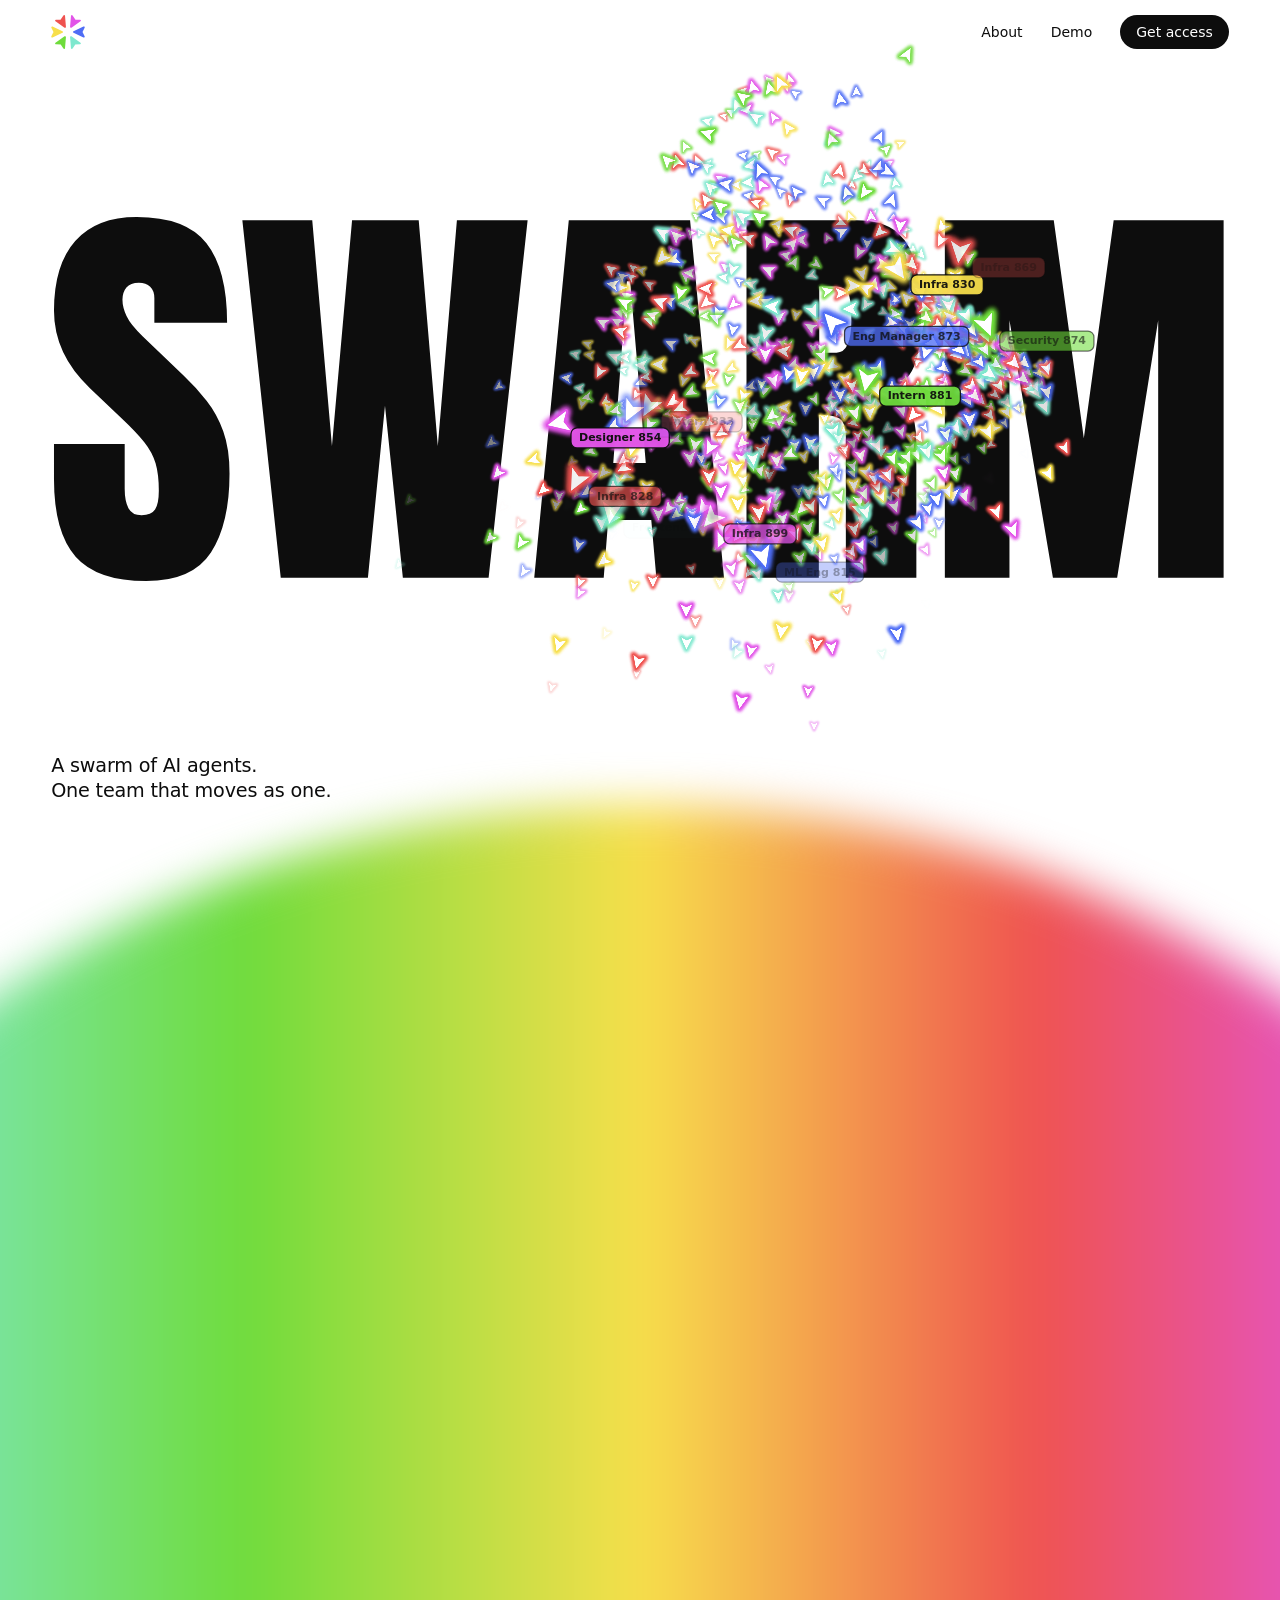
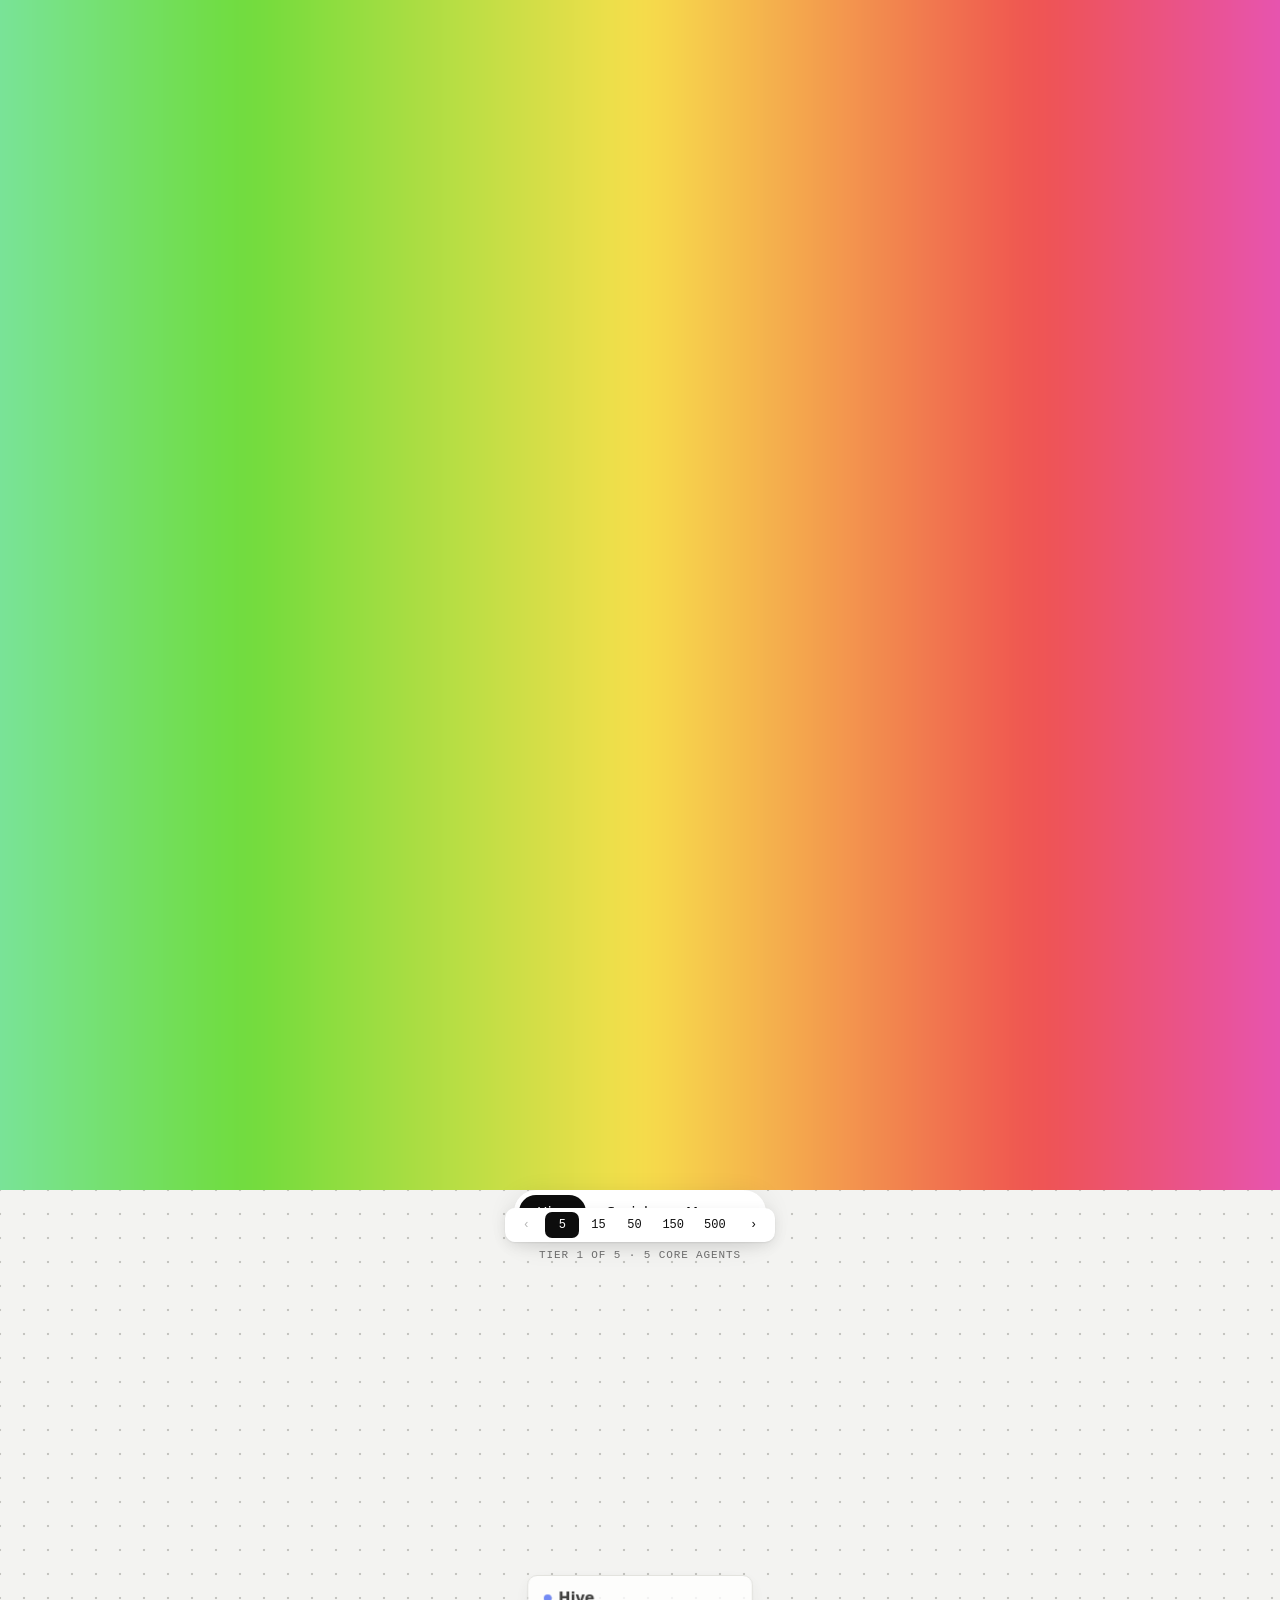
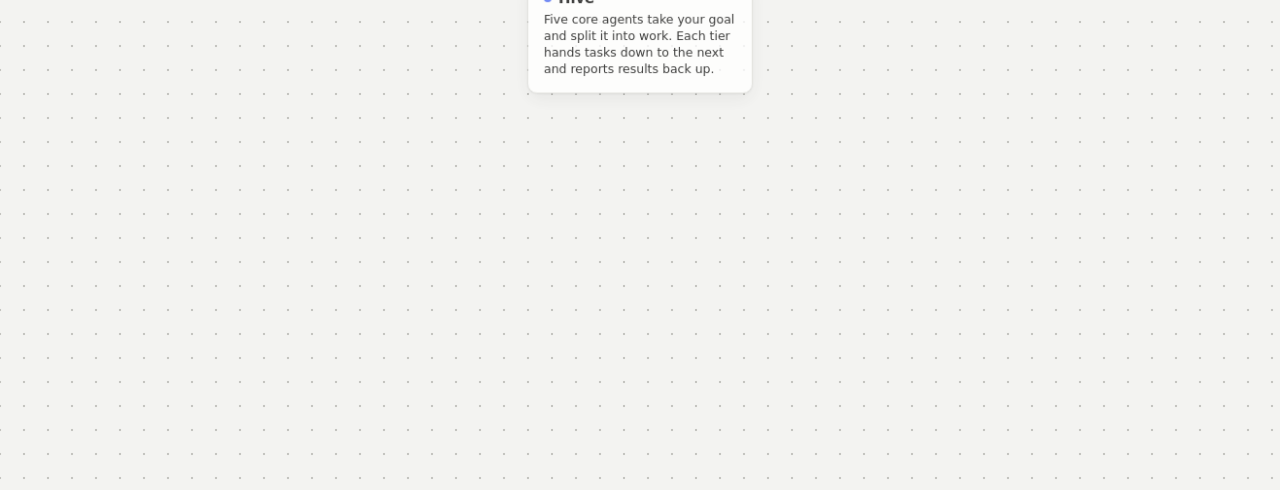
==== index.html @ eb5f51a8 "Swarm AI landing page, ported from CodePen Co-Authored-By: Claude Opus 5.5 <noreply@anthropic.com>" ====
<!DOCTYPE html>
<html lang="en">
  <head>
    <meta charset="UTF-8">
    <link rel="stylesheet" href="./style.css">
    <meta name="viewport" content="width=device-width, initial-scale=1.0">
    <title>Swarm AI</title>
    <meta name="description" content="A swarm of AI-agent cursors that moves like a starling murmuration. HTML, CSS and Canvas 2D.">
  </head>
  <body>

    <canvas id="sky" aria-hidden="true"></canvas>

    <!-- The coloured circle: an arc under the hero, then the sphere in About -->
    <div class="orb" aria-hidden="true"><i></i></div>
    
    <header class="nav">
      <!-- Logo: a ring of cursors, one per palette colour, all pointing at the centre -->
      <a class="logo" href="#top" aria-label="Swarm home">
        <svg viewBox="-18 -18 36 36" aria-hidden="true">
          <path class="blue" transform="rotate(0) translate(11.5 0) rotate(180) scale(0.62)" d="M8.5 0 L-8.5 -8 L-4.5 0 L-8.5 8 Z" />
          <path class="mint" transform="rotate(60) translate(11.5 0) rotate(180) scale(0.62)" d="M8.5 0 L-8.5 -8 L-4.5 0 L-8.5 8 Z" />
          <path class="green" transform="rotate(120) translate(11.5 0) rotate(180) scale(0.62)" d="M8.5 0 L-8.5 -8 L-4.5 0 L-8.5 8 Z" />
          <path class="yellow" transform="rotate(180) translate(11.5 0) rotate(180) scale(0.62)" d="M8.5 0 L-8.5 -8 L-4.5 0 L-8.5 8 Z" />
          <path class="red" transform="rotate(240) translate(11.5 0) rotate(180) scale(0.62)" d="M8.5 0 L-8.5 -8 L-4.5 0 L-8.5 8 Z" />
          <path class="pink" transform="rotate(300) translate(11.5 0) rotate(180) scale(0.62)" d="M8.5 0 L-8.5 -8 L-4.5 0 L-8.5 8 Z" />
        </svg>
      </a>
      <nav>
        <a href="#about">About</a>
        <a href="#demo">Demo</a>
        <a class="cta" href="#demo">Get access</a>
      </nav>
    </header>
    
    <main id="top">
      <section class="hero">
        <!-- The word itself is drawn on the canvas, so agents can lift squares out of it -->
        <h1 class="sr-only">Swarm</h1>
        <p class="tagline">A swarm of AI agents.<br />One team that moves as one.</p>
      </section>
    
      <!-- About: tall, so its one screen stays pinned while you scroll through it -->
      <section class="about" id="about">
        <div class="about-pin">
          <!-- The script lays this text out around the sphere -->
          <p class="lead">Swarm is a workforce of AI agents that plan, build, test and ship together. Every agent takes a role, from product manager to site reliability engineer, and picks up work the moment it appears. No tickets waiting in a queue. No handoffs lost between teams. No one blocked on anyone else. You set a direction and the swarm is already heading there, each agent adjusting to the ones around it. You point. They move as one.</p>
        </div>
      </section>
    
      <!-- Demo: a dotted board; the pill nav switches between its three views -->
      <section class="demo" id="demo">
        <div class="board is-hive">
          <!-- Hive: step through the tiers of the agent hierarchy -->
          <div class="stepper" role="group" aria-label="Hive tier">
            <div class="steps">
              <button type="button" class="step-prev" aria-label="Previous tier">&#8249;</button>
              <button type="button" data-stage="0">5</button>
              <button type="button" data-stage="1">15</button>
              <button type="button" data-stage="2">50</button>
              <button type="button" data-stage="3">150</button>
              <button type="button" data-stage="4">500</button>
              <button type="button" class="step-next" aria-label="Next tier">&#8250;</button>
            </div>
            <p class="step-caption" aria-live="polite"></p>
          </div>
    
          <!-- The centre node; the script keeps it centred and scales it with the zoom -->
          <div class="nodes">
            <div class="node node-core">
              <strong><i></i>Hive</strong>
              <span>Five core agents take your goal and split it into work. Each tier hands tasks down to the next and reports results back up.</span>
            </div>
          </div>
    
          <!-- Social and Memory: a short note at the top of the board -->
          <p class="view-note"></p>
        </div>
        <div class="pill" role="tablist" aria-label="Demo views">
          <button type="button" role="tab" data-view="hive" aria-selected="true">Hive</button>
          <button type="button" role="tab" data-view="social" aria-selected="false">Social</button>
          <button type="button" role="tab" data-view="memory" aria-selected="false">Memory</button>
        </div>
      </section>
    </main>

    <script src="./script.js"></script>
  </body>
</html>
---- style.css ----
@import url("https://fonts.googleapis.com/css2?family=Anton&display=swap");

:root {
  --paper: #ffffff;
  --ink: #0d0d0d;
  --muted: #6b6b6b;
  --blue: #4f6df5;
  --green: #6fdc3c;
  --red: #ef5350;
  --pink: #e254e8;
  --mint: #7fe8cf;
  --yellow: #f7df4b;
  --rainbow: linear-gradient(
    90deg,
    var(--blue),
    var(--mint),
    var(--green),
    var(--yellow),
    var(--red),
    var(--pink),
    var(--blue)
  );
  --sans: ui-sans-serif, system-ui, -apple-system, "Segoe UI", Helvetica, Arial, sans-serif;
  --mono: ui-monospace, "SF Mono", Menlo, Consolas, monospace;
}

* {
  box-sizing: border-box;
}

html {
  scroll-behavior: smooth;
}

body {
  margin: 0;
  background: var(--paper);
  color: var(--ink);
  font-family: var(--sans);
  overflow-x: hidden;
}

/* The swarm flies on one canvas fixed over the whole page */
#sky {
  position: fixed;
  inset: 0;
  width: 100%;
  height: 100%;
  z-index: 10;
  pointer-events: none;
}

.sr-only {
  position: absolute;
  width: 1px;
  height: 1px;
  overflow: hidden;
  clip-path: inset(50%);
  white-space: nowrap;
}

/* --- Nav ------------------------------------------------------------------ */
.nav {
  position: absolute;
  top: 0;
  left: 0;
  right: 0;
  z-index: 5;
  height: 64px;
  padding: 0 4vw;
  display: flex;
  align-items: center;
  justify-content: space-between;
}

.nav a {
  color: var(--ink);
  text-decoration: none;
  font-size: 14px;
  font-weight: 500;
}

.logo {
  display: block;
  width: 34px;
  height: 34px;
}

.logo svg {
  display: block;
  width: 100%;
  height: 100%;
}

/* each arrow is filled and outlined in its colour; the outline rounds its corners */
.logo path {
  stroke-width: 3;
  stroke-linejoin: round;
}

.logo .blue { fill: var(--blue); stroke: var(--blue); }
.logo .mint { fill: var(--mint); stroke: var(--mint); }
.logo .green { fill: var(--green); stroke: var(--green); }
.logo .yellow { fill: var(--yellow); stroke: var(--yellow); }
.logo .red { fill: var(--red); stroke: var(--red); }
.logo .pink { fill: var(--pink); stroke: var(--pink); }

.logo:focus-visible {
  outline: 2px solid var(--ink);
  outline-offset: 4px;
  border-radius: 50%;
}

.nav nav {
  display: flex;
  align-items: center;
  gap: 28px;
}

.nav nav a:not(.cta):hover {
  text-decoration: underline;
  text-underline-offset: 4px;
}

.cta {
  padding: 9px 16px;
  border-radius: 999px;
  background: var(--ink);
  color: var(--paper) !important;
}

/* --- Hero ----------------------------------------------------------------- */
.hero {
  position: relative;
  height: 100vh;
  min-height: 520px;
  overflow: hidden;
}

.tagline {
  position: absolute;
  z-index: 2;
  left: 4vw;
  bottom: 96px;
  margin: 0;
  font-size: clamp(15px, 1.5vw, 20px);
  line-height: 1.3;
  font-weight: 500;
  letter-spacing: -0.01em;
}

/* --- The coloured circle ----------------------------------------------------
   Sized and moved by the script: a huge arc under the hero (the scroll cue),
   shrinking to a sphere in the About stage. Its blur scales with it, so the
   arc is soft and the sphere is crisper. */
.orb {
  position: fixed;
  left: 0;
  top: 0;
  z-index: 1;
  border-radius: 50%;
  overflow: hidden;
  filter: blur(4px);
  pointer-events: none;
  will-change: transform;
}

.orb i {
  position: absolute;
  inset: 0;
  width: 200%;
  background: var(--rainbow);
  background-size: 50% 100%;
  animation: slide 10s linear infinite;
}

/* highlight and shading that make it read as a sphere, faded in as it shrinks */
.orb::after {
  content: "";
  position: absolute;
  inset: 0;
  border-radius: 50%;
  background:
    radial-gradient(circle at 34% 28%, rgba(255, 255, 255, 0.75), rgba(255, 255, 255, 0) 46%),
    radial-gradient(circle at 62% 70%, rgba(13, 13, 13, 0) 45%, rgba(13, 13, 13, 0.22) 100%);
  opacity: var(--shade, 0);
}

@keyframes slide {
  to {
    transform: translateX(-50%);
  }
}

/* --- About ------------------------------------------------------------------ */
.about {
  height: 210vh; /* one pinned screen plus the scroll it stays pinned for */
}

.about-pin {
  position: sticky;
  top: 0;
  height: 100vh;
  overflow: hidden;
}

/* The script places each run of words; these set the type */
.lead {
  position: absolute;
  inset: 0;
  z-index: 2;
  margin: 0;
  font-size: clamp(20px, 3.1vw, 46px);
  line-height: 1.12;
  letter-spacing: -0.03em;
  font-weight: 600;
}

.lead span {
  position: absolute;
  white-space: nowrap;
}

/* --- Demo ------------------------------------------------------------------- */
.demo {
  position: relative;
  z-index: 3;
  min-height: 100vh;
  display: flex;
  flex-direction: column;
  background-color: #f3f3f1;
  /* board dots */
  background-image: radial-gradient(circle, #c4c4c0 1.2px, transparent 1.6px);
  background-size: 24px 24px;
  background-position: 12px 12px;
}

.board {
  position: relative;
  flex: 1;
  min-height: 0;
  overflow: hidden;
}

/* Hive stepper: pick a tier, or move one at a time */
.stepper {
  position: absolute;
  top: 18px;
  left: 0;
  right: 0;
  z-index: 12; /* above the canvas, so the buttons are never covered */
  display: flex;
  flex-direction: column;
  align-items: center;
  gap: 8px;
  transition: opacity 0.3s ease;
}

.board:not(.is-hive) .stepper {
  opacity: 0;
  pointer-events: none;
}

.steps {
  display: flex;
  gap: 2px;
  padding: 4px;
  border-radius: 10px;
  background: var(--paper);
  box-shadow: 0 1px 2px rgba(13, 13, 13, 0.08), 0 4px 14px rgba(13, 13, 13, 0.08);
}

.steps button {
  min-width: 34px;
  padding: 7px 9px;
  border: 0;
  border-radius: 7px;
  background: transparent;
  color: var(--ink);
  font: 500 12px/1 var(--mono);
  cursor: pointer;
}

.steps button:hover:not(:disabled) {
  background: #ececea;
}

.steps button[aria-pressed="true"] {
  background: var(--ink);
  color: var(--paper);
}

.steps button:disabled {
  opacity: 0.3;
  cursor: default;
}

.steps button:focus-visible {
  outline: 2px solid var(--blue);
  outline-offset: 1px;
}

.step-caption {
  margin: 0;
  font: 500 11px/1 var(--mono);
  letter-spacing: 0.08em;
  text-transform: uppercase;
  color: var(--muted);
}

/* A short explanation shown at the top of the board for Social */
.view-note {
  position: absolute;
  top: 18px;
  left: 50%;
  z-index: 12;
  width: min(600px, calc(100% - 32px));
  margin: 0;
  padding: 10px 14px 11px;
  transform: translateX(-50%);
  border: 1px solid #deded9;
  border-radius: 10px;
  background: var(--paper);
  box-shadow: 0 1px 2px rgba(13, 13, 13, 0.06), 0 6px 18px rgba(13, 13, 13, 0.07);
  font-size: 12.5px;
  line-height: 1.4;
  opacity: 0;
  pointer-events: none;
  transition: opacity 0.3s ease;
}

.view-note strong {
  margin-right: 4px;
  font-weight: 600;
}

.board.has-note .view-note {
  opacity: 1;
}

/* The centre node card, placed and scaled by the script */
.node {
  position: absolute;
  left: 0;
  top: 0;
  width: 164px;
  padding: 10px 12px 11px;
  border: 1px solid #deded9;
  border-radius: 10px;
  background: var(--paper);
  box-shadow: 0 1px 2px rgba(13, 13, 13, 0.06), 0 6px 18px rgba(13, 13, 13, 0.07);
  opacity: 0;
  pointer-events: none;
  will-change: transform, opacity;
}

.node strong {
  display: flex;
  align-items: center;
  gap: 7px;
  font-size: 12px;
  font-weight: 600;
  letter-spacing: -0.01em;
}

.node i {
  width: 8px;
  height: 8px;
  border-radius: 50%;
  background: var(--c, var(--ink));
}

.node span {
  display: block;
  margin-top: 5px;
  font-size: 11px;
  line-height: 1.35;
  color: var(--muted);
}

.node-core {
  width: 232px;
  padding: 14px 16px 15px;
}

.node-core strong {
  font-size: 15px;
}

.node-core span {
  font-size: 12.5px;
  color: var(--ink);
}

@media (max-width: 600px) {
  .node {
    width: 138px;
  }

  .node-core {
    width: 200px;
  }
}

/* Pill nav: stays at the bottom of the screen while Demo is in view */
.pill {
  position: sticky;
  bottom: 24px;
  align-self: center;
  margin: 0 0 24px;
  padding: 5px;
  display: flex;
  gap: 2px;
  border-radius: 999px;
  background: var(--paper);
  box-shadow: 0 1px 2px rgba(13, 13, 13, 0.08), 0 8px 28px rgba(13, 13, 13, 0.12);
}

.pill button {
  padding: 10px 18px;
  border: 0;
  border-radius: 999px;
  background: transparent;
  color: var(--ink);
  font: 500 14px/1 var(--sans);
  cursor: pointer;
}

.pill button:hover {
  background: #ececea;
}

.pill button[aria-selected="true"] {
  background: var(--ink);
  color: var(--paper);
}

.pill button:focus-visible {
  outline: 2px solid var(--blue);
  outline-offset: 2px;
}

@media (prefers-reduced-motion: reduce) {
  .orb i {
    animation: none;
  }
}
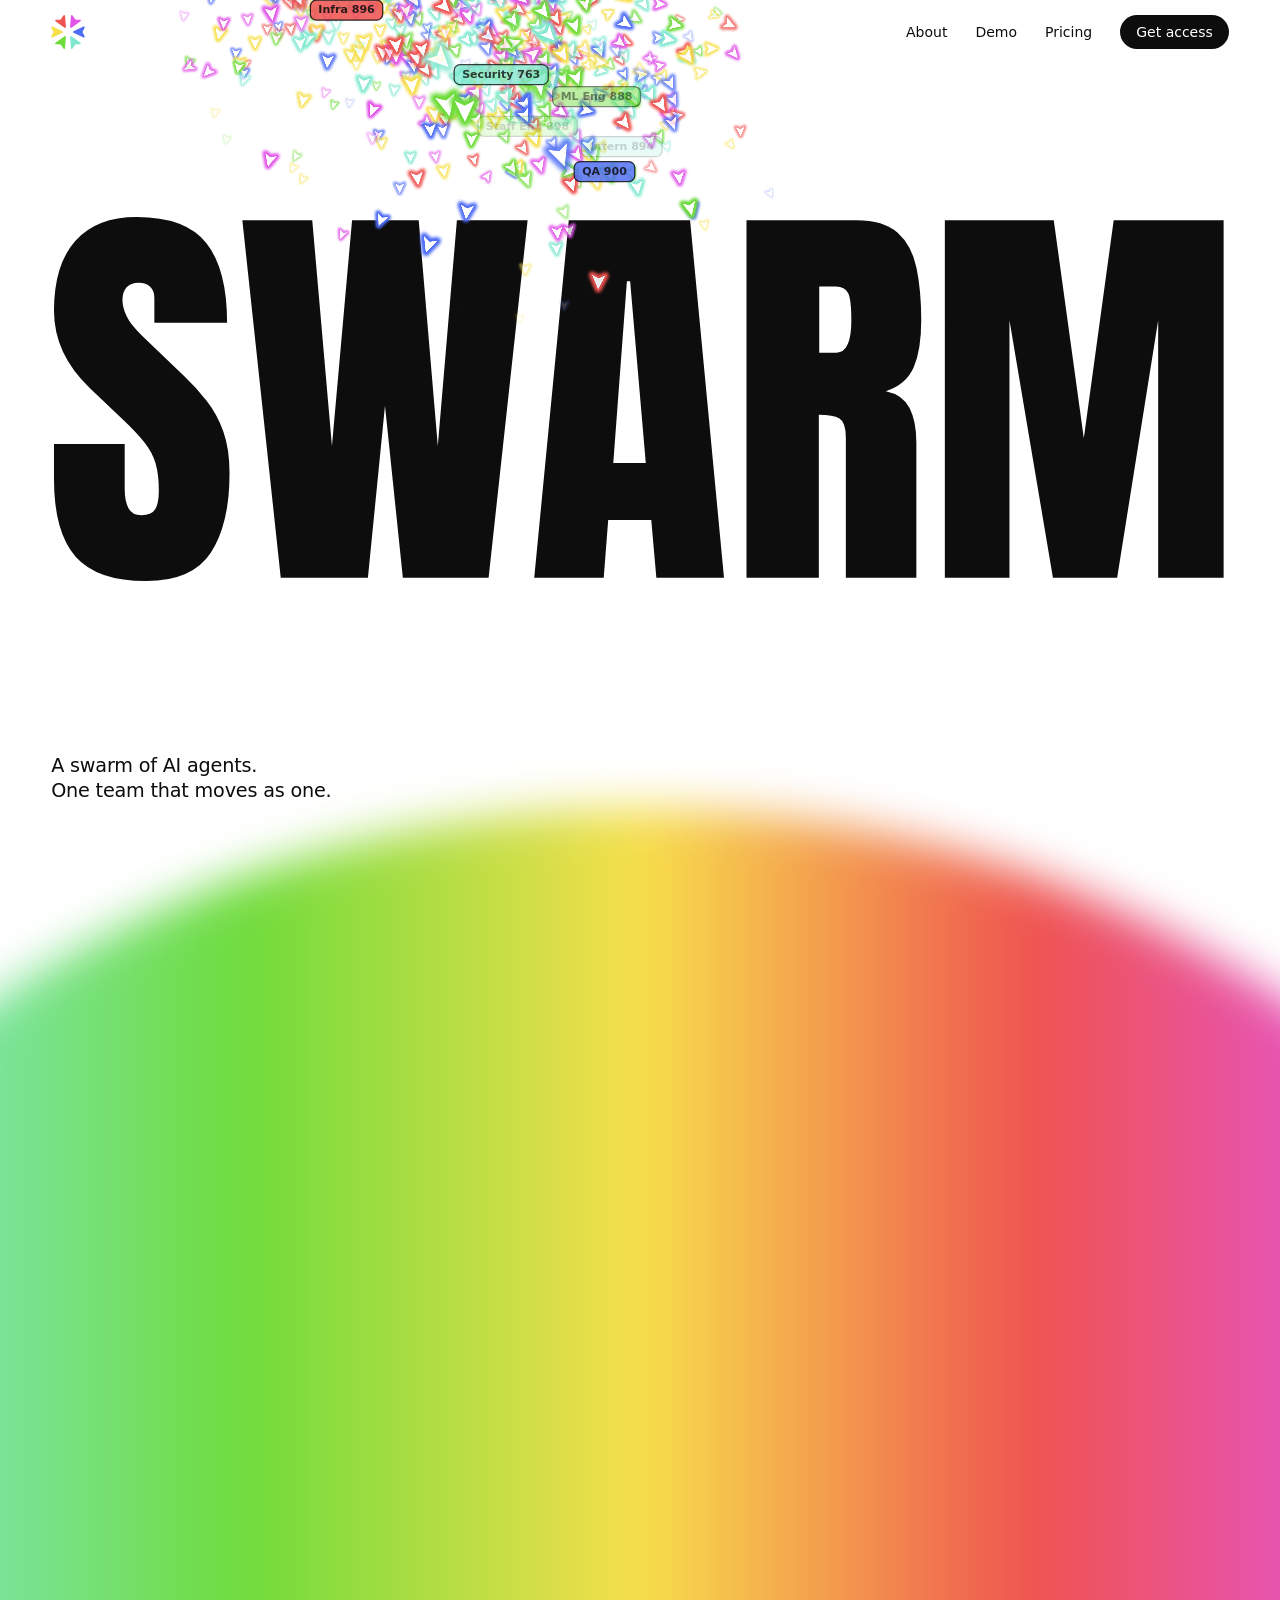
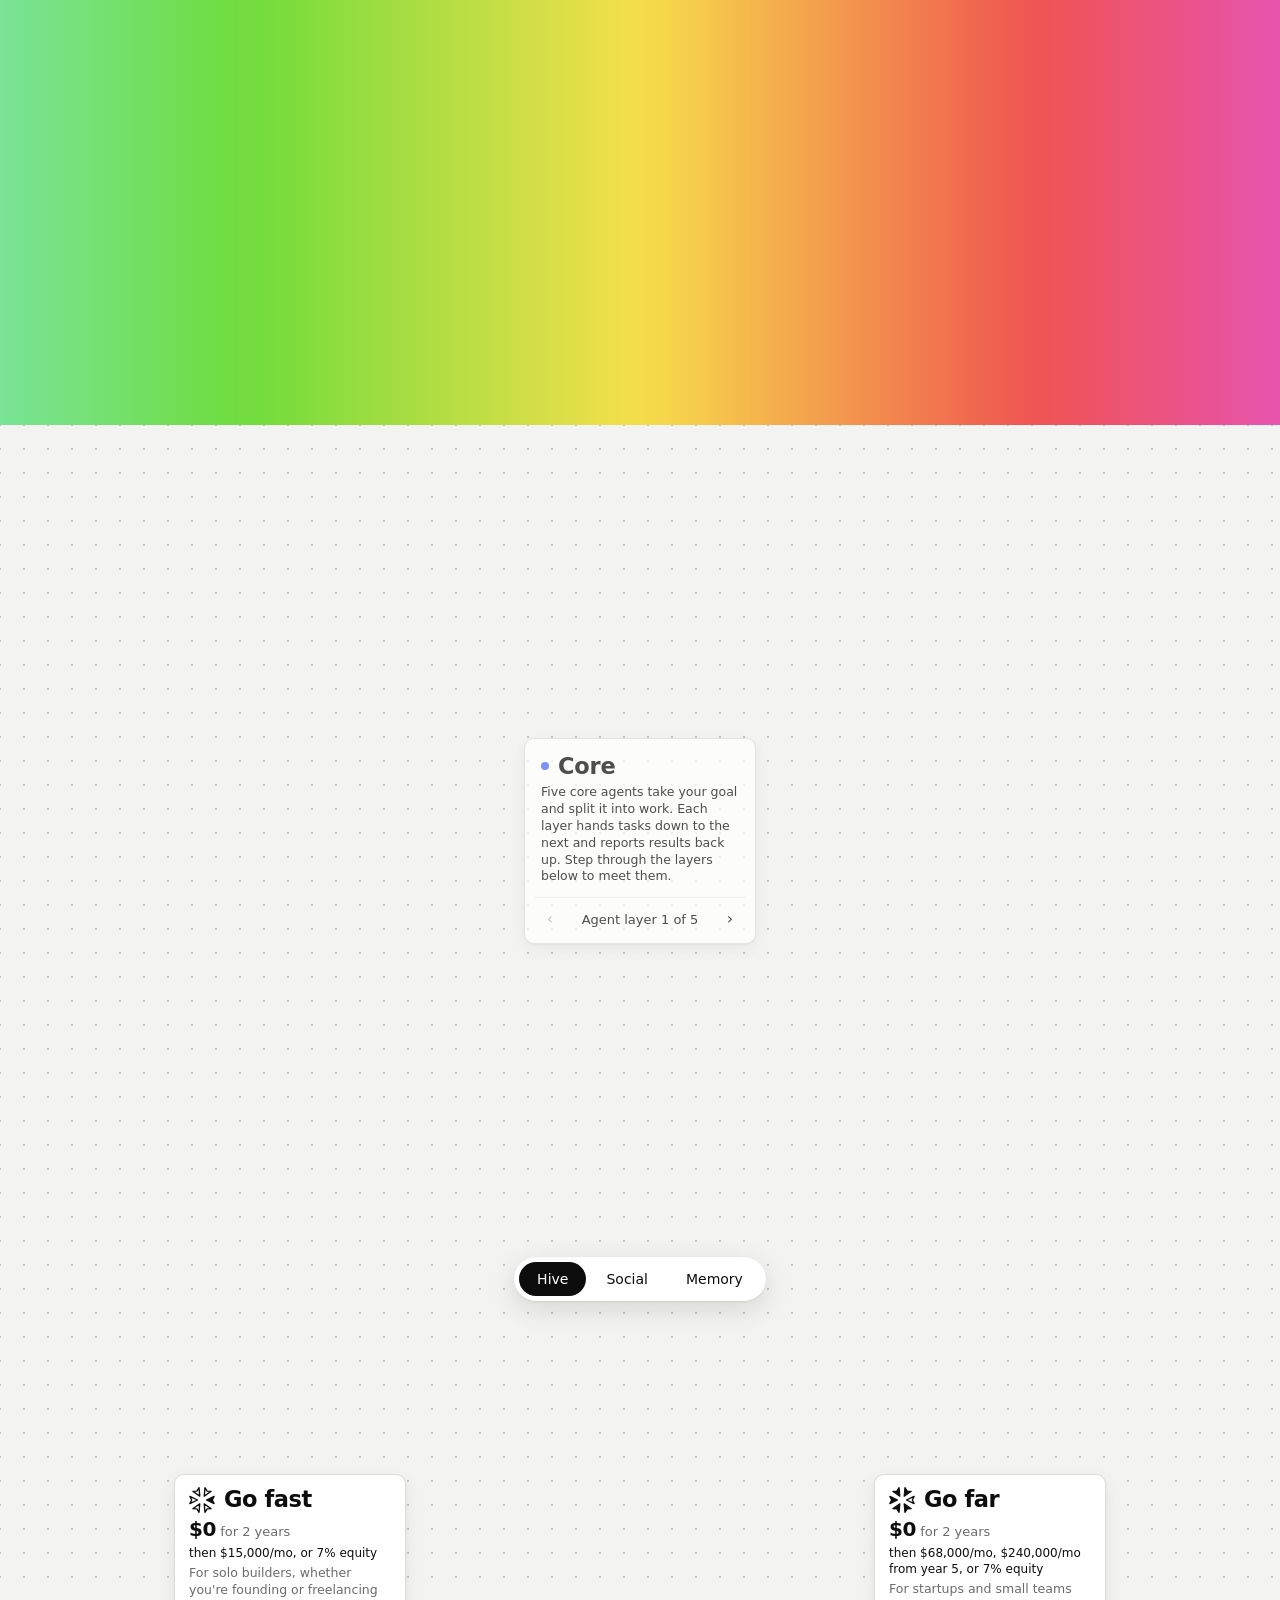
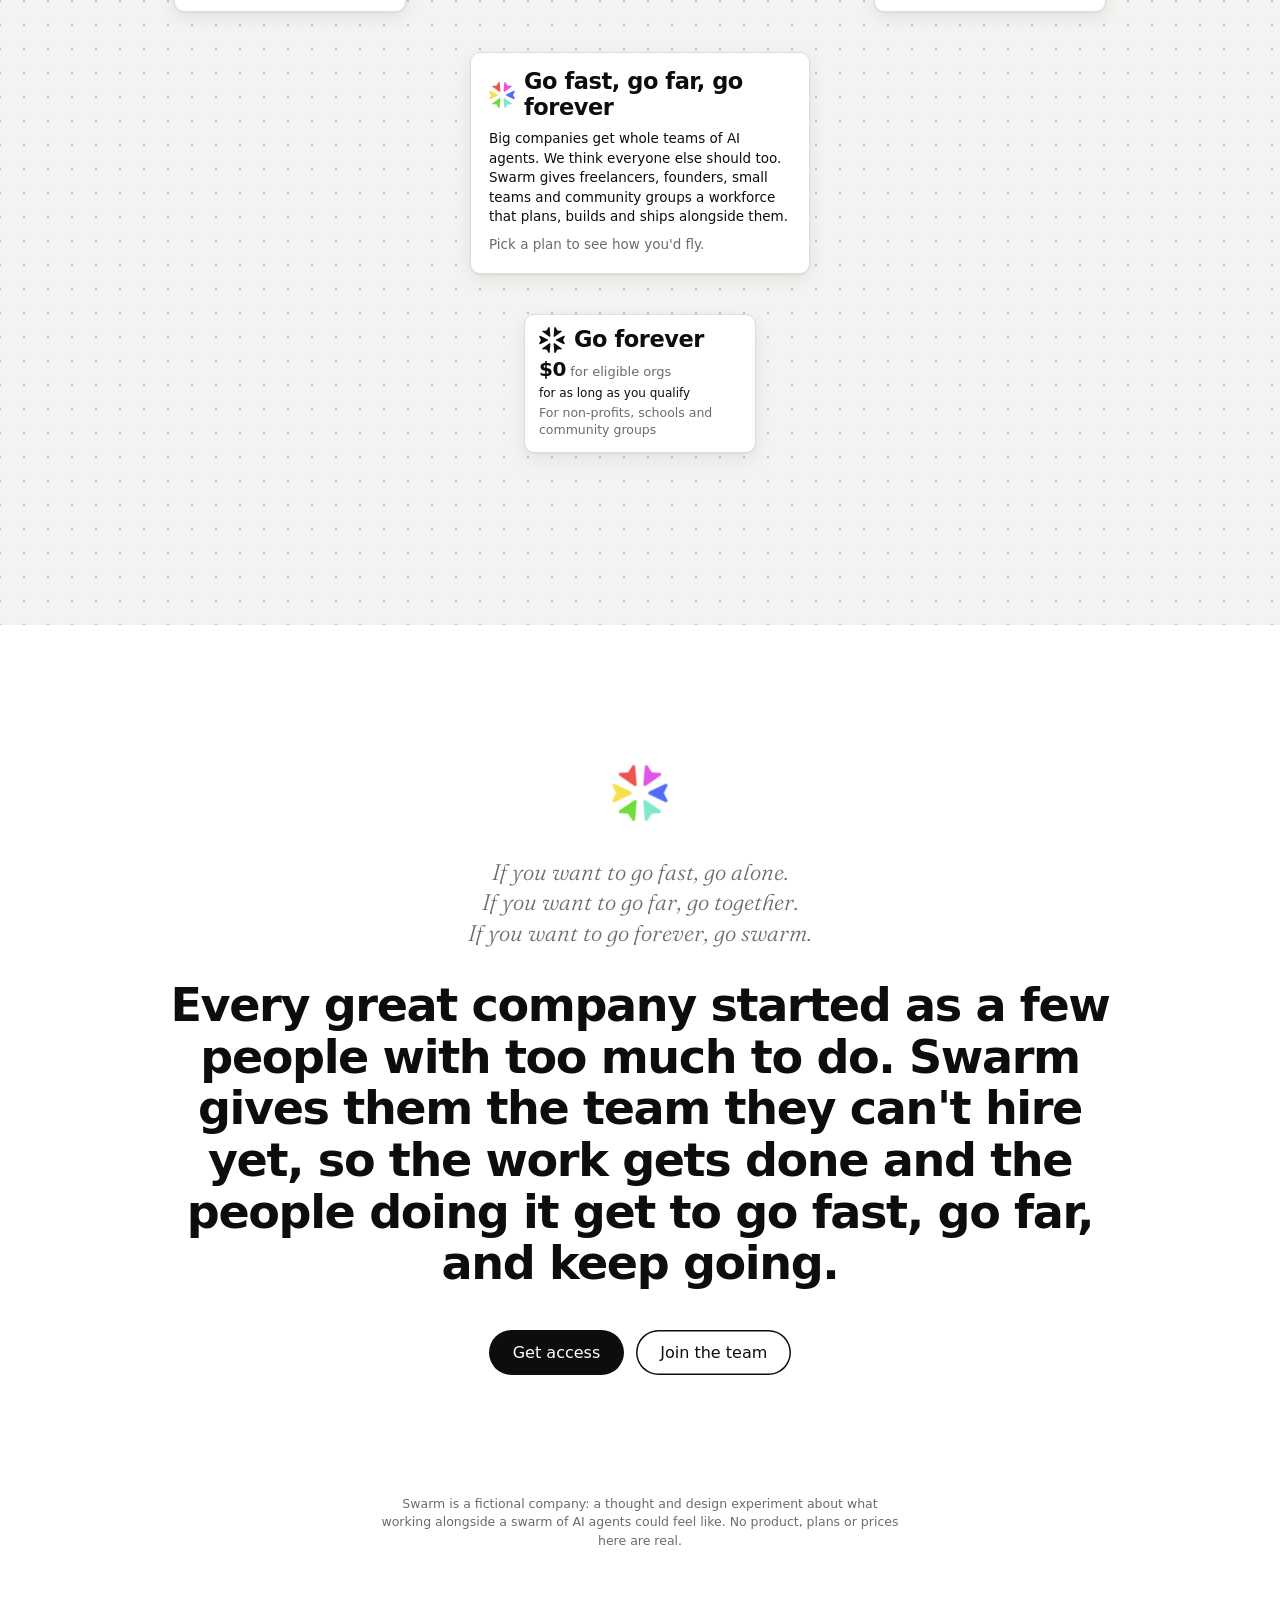
==== commit 46ef077b: "Rework Demo, add Pricing and a closing mission; light/dark theme - Split script.js into ES modules u" ====
--- a/index.html
+++ b/index.html
@@ -2,6 +2,9 @@
 <html lang="en">
   <head>
     <meta charset="UTF-8">
+    <link rel="preconnect" href="https://fonts.googleapis.com">
+    <link rel="preconnect" href="https://fonts.gstatic.com" crossorigin>
+    <link rel="stylesheet" href="https://fonts.googleapis.com/css2?family=Fraunces:ital,opsz,wght@1,9..144,300&display=swap">
     <link rel="stylesheet" href="./style.css">
     <meta name="viewport" content="width=device-width, initial-scale=1.0">
     <title>Swarm AI</title>
@@ -29,7 +32,8 @@
       <nav>
         <a href="#about">About</a>
         <a href="#demo">Demo</a>
-        <a class="cta" href="#demo">Get access</a>
+        <a href="#pricing">Pricing</a>
+        <a class="cta" href="#pricing">Get access</a>
       </nav>
     </header>
     
@@ -49,32 +53,46 @@
       </section>
     
       <!-- Demo: a dotted board; the pill nav switches between its three views -->
+      <!-- Demo and Pricing share one dotted board -->
+      <div class="board-bg">
       <section class="demo" id="demo">
-        <div class="board is-hive">
-          <!-- Hive: step through the tiers of the agent hierarchy -->
-          <div class="stepper" role="group" aria-label="Hive tier">
-            <div class="steps">
-              <button type="button" class="step-prev" aria-label="Previous tier">&#8249;</button>
-              <button type="button" data-stage="0">5</button>
-              <button type="button" data-stage="1">15</button>
-              <button type="button" data-stage="2">50</button>
-              <button type="button" data-stage="3">150</button>
-              <button type="button" data-stage="4">500</button>
-              <button type="button" class="step-next" aria-label="Next tier">&#8250;</button>
-            </div>
-            <p class="step-caption" aria-live="polite"></p>
-          </div>
-    
-          <!-- The centre node; the script keeps it centred and scales it with the zoom -->
+        <div class="board">
+          <!-- Centre cards, placed by the script. Hive's card steps through the
+               agent layers; Memory's meter follows the drones. -->
           <div class="nodes">
             <div class="node node-core">
-              <strong><i></i>Hive</strong>
-              <span>Five core agents take your goal and split it into work. Each tier hands tasks down to the next and reports results back up.</span>
+              <strong><i></i><b class="node-title"></b></strong>
+              <span class="node-copy"></span>
+              <div class="steps" role="group" aria-label="Hive agent layer">
+                <button type="button" class="step-prev" aria-label="Previous agent layer">&#8249;</button>
+                <p class="step-caption" aria-live="polite"></p>
+                <button type="button" class="step-next" aria-label="Next agent layer">&#8250;</button>
+              </div>
+            </div>
+            <div class="node node-social">
+              <strong><b class="node-title"></b></strong>
+              <span class="node-copy"></span>
+            </div>
+            <div class="node node-meter">
+              <strong><i></i><b class="node-title"></b></strong>
+              <span class="node-copy"></span>
+              <dl class="meter">
+                <div class="meter-row" data-metric="bloat">
+                  <dt>Token bloat</dt><dd></dd>
+                  <div class="bar"><u></u></div>
+                </div>
+                <div class="meter-row" data-metric="context">
+                  <dt>Context window</dt><dd></dd>
+                  <div class="bar"><u></u></div>
+                </div>
+                <div class="meter-row" data-metric="system">
+                  <dt>System 1 / System 2</dt><dd></dd>
+                  <div class="bar bar-split"><u></u></div>
+                </div>
+              </dl>
             </div>
           </div>
     
-          <!-- Social and Memory: a short note at the top of the board -->
-          <p class="view-note"></p>
         </div>
         <div class="pill" role="tablist" aria-label="Demo views">
           <button type="button" role="tab" data-view="hive" aria-selected="true">Hive</button>
@@ -82,8 +100,49 @@
           <button type="button" role="tab" data-view="memory" aria-selected="false">Memory</button>
         </div>
       </section>
+
+      <!-- Pricing: a node graph. The script fills in the plans from config.js,
+           wires them to the centre card and rewrites it when one is picked. -->
+      <section class="pricing" id="pricing">
+        <h2 class="sr-only">Pricing</h2>
+        <div class="graph">
+          <div class="plan-hub">
+            <div class="hub-body"></div>
+          </div>
+        </div>
+      </section>
+      </div>
+
+      <!-- Closing: the mission on the plain page. The logo's last cursor pushes
+           into the ring when it scrolls into view, then the ring slowly turns. -->
+      <footer class="closing" id="mission">
+        <svg class="closing-mark" viewBox="-18 -18 36 36" aria-hidden="true">
+          <g transform="rotate(0)"><g class="slot"><path transform="translate(11.5 0) rotate(180) scale(0.62)" style="fill: var(--blue); stroke: var(--blue)" d="M8.5 0 L-8.5 -8 L-4.5 0 L-8.5 8 Z" /></g></g>
+          <g transform="rotate(60)"><g class="slot"><path transform="translate(11.5 0) rotate(180) scale(0.62)" style="fill: var(--mint); stroke: var(--mint)" d="M8.5 0 L-8.5 -8 L-4.5 0 L-8.5 8 Z" /></g></g>
+          <g transform="rotate(120)"><g class="slot"><path transform="translate(11.5 0) rotate(180) scale(0.62)" style="fill: var(--green); stroke: var(--green)" d="M8.5 0 L-8.5 -8 L-4.5 0 L-8.5 8 Z" /></g></g>
+          <g transform="rotate(180)"><g class="slot slot-in"><path transform="translate(11.5 0) rotate(180) scale(0.62)" style="fill: var(--yellow); stroke: var(--yellow)" d="M8.5 0 L-8.5 -8 L-4.5 0 L-8.5 8 Z" /></g></g>
+          <g transform="rotate(240)"><g class="slot"><path transform="translate(11.5 0) rotate(180) scale(0.62)" style="fill: var(--red); stroke: var(--red)" d="M8.5 0 L-8.5 -8 L-4.5 0 L-8.5 8 Z" /></g></g>
+          <g transform="rotate(300)"><g class="slot"><path transform="translate(11.5 0) rotate(180) scale(0.62)" style="fill: var(--pink); stroke: var(--pink)" d="M8.5 0 L-8.5 -8 L-4.5 0 L-8.5 8 Z" /></g></g>
+        </svg>
+        <p class="closing-proverb">
+          <span>If you want to go fast, go alone.</span>
+          <span>If you want to go far, go together.</span>
+          <span>If you want to go forever, go swarm.</span>
+        </p>
+        <p class="closing-copy">
+          Every great company started as a few people with too much to do. Swarm gives them the team they can't hire yet, so the work gets done and the people doing it get to go fast, go far, and keep going.
+        </p>
+        <div class="closing-actions">
+          <a class="closing-cta" href="#pricing">Get access</a>
+          <!-- Careers: no page yet; swap in its URL -->
+          <a class="closing-cta closing-cta-alt" href="#">Join the team</a>
+        </div>
+        <p class="closing-note">
+          Swarm is a fictional company: a thought and design experiment about what working alongside a swarm of AI agents could feel like. No product, plans or prices here are real.
+        </p>
+      </footer>
     </main>
 
-    <script src="./script.js"></script>
+    <script type="module" src="./js/main.js"></script>
   </body>
 </html>
--- a/style.css
+++ b/style.css
@@ -1,9 +1,17 @@
 @import url("https://fonts.googleapis.com/css2?family=Anton&display=swap");
 
 :root {
-  --paper: #ffffff;
-  --ink: #0d0d0d;
+  /* Light theme. The dark theme below swaps these; the canvas reads them too (js/theme.js) */
+  color-scheme: light;
+  --paper: #ffffff; /* page and cards */
+  --ink: #0d0d0d; /* text and solid black */
   --muted: #6b6b6b;
+  --board: #f3f3f1; /* the dotted board */
+  --dots: #c4c4c0;
+  --line: #deded9; /* card borders */
+  --soft: #ececea; /* hovers, tracks and dividers */
+  --wire: #bdbdb8; /* faint wires in Pricing */
+  --shade: 13, 13, 13; /* shadow colour, as r, g, b */
   --blue: #4f6df5;
   --green: #6fdc3c;
   --red: #ef5350;
@@ -24,6 +32,35 @@
   --mono: ui-monospace, "SF Mono", Menlo, Consolas, monospace;
 }
 
+/* Dark theme: follows the device, unless ?theme= forced one (js/theme.js) */
+@media (prefers-color-scheme: dark) {
+  :root:not([data-theme="light"]) {
+    color-scheme: dark;
+    --paper: #111110;
+    --ink: #f2f2ee;
+    --muted: #9b9b96;
+    --board: #191918;
+    --dots: #3b3b38;
+    --line: #2f2f2d;
+    --soft: #272725;
+    --wire: #57574f;
+    --shade: 0, 0, 0;
+  }
+}
+
+:root[data-theme="dark"] {
+  color-scheme: dark;
+  --paper: #111110;
+  --ink: #f2f2ee;
+  --muted: #9b9b96;
+  --board: #191918;
+  --dots: #3b3b38;
+  --line: #2f2f2d;
+  --soft: #272725;
+  --wire: #57574f;
+  --shade: 0, 0, 0;
+}
+
 * {
   box-sizing: border-box;
 }
@@ -182,7 +219,7 @@
   border-radius: 50%;
   background:
     radial-gradient(circle at 34% 28%, rgba(255, 255, 255, 0.75), rgba(255, 255, 255, 0) 46%),
-    radial-gradient(circle at 62% 70%, rgba(13, 13, 13, 0) 45%, rgba(13, 13, 13, 0.22) 100%);
+    radial-gradient(circle at 62% 70%, rgba(13, 13, 13, 0) 45%, rgba(var(--shade), 0.22) 100%);
   opacity: var(--shade, 0);
 }
 
@@ -194,7 +231,7 @@
 
 /* --- About ------------------------------------------------------------------ */
 .about {
-  height: 210vh; /* one pinned screen plus the scroll it stays pinned for */
+  height: 125vh; /* one pinned screen plus a short hold once the sphere settles */
 }
 
 .about-pin {
@@ -222,17 +259,23 @@
 }
 
 /* --- Demo ------------------------------------------------------------------- */
+/* One dotted board under both Demo and Pricing */
+.board-bg {
+  position: relative;
+  z-index: 3;
+  background-color: var(--board);
+  background-image: radial-gradient(circle, var(--dots) 1.2px, transparent 1.6px);
+  background-size: 24px 24px;
+  background-position: 12px 12px;
+}
+
 .demo {
   position: relative;
   z-index: 3;
-  min-height: 100vh;
+  /* never shorter than Memory and Hive need, even on a short window */
+  min-height: max(100vh, 760px);
   display: flex;
   flex-direction: column;
-  background-color: #f3f3f1;
-  /* board dots */
-  background-image: radial-gradient(circle, #c4c4c0 1.2px, transparent 1.6px);
-  background-size: 24px 24px;
-  background-position: 12px 12px;
 }
 
 .board {
@@ -242,52 +285,30 @@
   overflow: hidden;
 }
 
-/* Hive stepper: pick a tier, or move one at a time */
-.stepper {
-  position: absolute;
-  top: 18px;
-  left: 0;
-  right: 0;
-  z-index: 12; /* above the canvas, so the buttons are never covered */
+/* Hive stepper: the bottom row of Hive's centre card */
+.steps {
+  margin: 12px -6px -6px;
+  padding-top: 6px;
+  border-top: 1px solid var(--soft);
   display: flex;
-  flex-direction: column;
   align-items: center;
-  gap: 8px;
-  transition: opacity 0.3s ease;
-}
-
-.board:not(.is-hive) .stepper {
-  opacity: 0;
-  pointer-events: none;
-}
-
-.steps {
-  display: flex;
+  justify-content: space-between;
   gap: 2px;
-  padding: 4px;
-  border-radius: 10px;
-  background: var(--paper);
-  box-shadow: 0 1px 2px rgba(13, 13, 13, 0.08), 0 4px 14px rgba(13, 13, 13, 0.08);
 }
 
 .steps button {
-  min-width: 34px;
-  padding: 7px 9px;
+  min-width: 30px;
+  padding: 7px 8px;
   border: 0;
   border-radius: 7px;
   background: transparent;
   color: var(--ink);
-  font: 500 12px/1 var(--mono);
+  font: 500 16px/1 var(--sans);
   cursor: pointer;
 }
 
 .steps button:hover:not(:disabled) {
-  background: #ececea;
-}
-
-.steps button[aria-pressed="true"] {
-  background: var(--ink);
-  color: var(--paper);
+  background: var(--soft);
 }
 
 .steps button:disabled {
@@ -300,42 +321,31 @@
   outline-offset: 1px;
 }
 
+/* the cards ignore the pointer so the board stays interactive; the stepper doesn't */
+.node .steps {
+  pointer-events: auto;
+}
+
 .step-caption {
+  flex: 1;
   margin: 0;
-  font: 500 11px/1 var(--mono);
-  letter-spacing: 0.08em;
-  text-transform: uppercase;
-  color: var(--muted);
-}
-
-/* A short explanation shown at the top of the board for Social */
-.view-note {
-  position: absolute;
-  top: 18px;
-  left: 50%;
-  z-index: 12;
-  width: min(600px, calc(100% - 32px));
-  margin: 0;
-  padding: 10px 14px 11px;
-  transform: translateX(-50%);
-  border: 1px solid #deded9;
-  border-radius: 10px;
-  background: var(--paper);
-  box-shadow: 0 1px 2px rgba(13, 13, 13, 0.06), 0 6px 18px rgba(13, 13, 13, 0.07);
-  font-size: 12.5px;
-  line-height: 1.4;
-  opacity: 0;
-  pointer-events: none;
-  transition: opacity 0.3s ease;
-}
-
-.view-note strong {
-  margin-right: 4px;
-  font-weight: 600;
-}
-
-.board.has-note .view-note {
-  opacity: 1;
+  white-space: nowrap;
+  font: 500 13px/1 var(--sans);
+  font-variant-numeric: tabular-nums;
+  text-align: center;
+  color: var(--ink);
+}
+
+/* Short screens: the pill would fall below the fold, so the script places it
+   just under the centre card instead */
+@media (max-height: 759px), (max-width: 600px) and (max-height: 859px) {
+  .pill {
+    position: absolute;
+    left: 0;
+    top: 0;
+    z-index: 4;
+    margin: 0;
+  }
 }
 
 /* The centre node card, placed and scaled by the script */
@@ -345,10 +355,10 @@
   top: 0;
   width: 164px;
   padding: 10px 12px 11px;
-  border: 1px solid #deded9;
+  border: 1px solid var(--line);
   border-radius: 10px;
   background: var(--paper);
-  box-shadow: 0 1px 2px rgba(13, 13, 13, 0.06), 0 6px 18px rgba(13, 13, 13, 0.07);
+  box-shadow: 0 1px 2px rgba(var(--shade), 0.06), 0 6px 18px rgba(var(--shade), 0.07);
   opacity: 0;
   pointer-events: none;
   will-change: transform, opacity;
@@ -358,7 +368,7 @@
   display: flex;
   align-items: center;
   gap: 7px;
-  font-size: 12px;
+  font-size: 18px;
   font-weight: 600;
   letter-spacing: -0.01em;
 }
@@ -378,18 +388,81 @@
   color: var(--muted);
 }
 
-.node-core {
+.node-core,
+.node-social {
   width: 232px;
   padding: 14px 16px 15px;
 }
 
-.node-core strong {
-  font-size: 15px;
-}
-
-.node-core span {
+.node-core strong,
+.node-social strong {
+  font-size: 22.5px;
+  gap: 9px;
+}
+
+.node-core span,
+.node-social span,
+.node-meter span {
   font-size: 12.5px;
   color: var(--ink);
+}
+
+.node b {
+  font-weight: inherit;
+}
+
+/* Memory's meter: a few live figures, each with a thin bar */
+.node-meter {
+  width: 248px;
+  padding: 14px 16px 15px;
+}
+
+.node-meter strong {
+  font-size: 22.5px;
+}
+
+.meter {
+  margin: 12px 0 0;
+  display: grid;
+  gap: 9px;
+}
+
+.meter-row {
+  display: grid;
+  grid-template-columns: 1fr auto;
+  gap: 5px 10px;
+  font-size: 11.5px;
+}
+
+.meter dt {
+  color: var(--muted);
+}
+
+.meter dd {
+  margin: 0;
+  font-weight: 600;
+  font-variant-numeric: tabular-nums;
+}
+
+.bar {
+  grid-column: 1 / -1;
+  height: 4px;
+  border-radius: 2px;
+  background: var(--soft);
+  overflow: hidden;
+}
+
+.bar u {
+  display: block;
+  height: 100%;
+  width: 0;
+  border-radius: 2px;
+  background: var(--c, var(--ink));
+}
+
+/* System 1 / System 2: the bar's two parts in two shades */
+.bar-split {
+  background: color-mix(in srgb, var(--c, var(--ink)) 30%, var(--soft));
 }
 
 @media (max-width: 600px) {
@@ -397,15 +470,18 @@
     width: 138px;
   }
 
-  .node-core {
+  .node-core,
+  .node-social {
     width: 200px;
   }
-}
-
-/* Pill nav: stays at the bottom of the screen while Demo is in view */
+
+  .node-meter {
+    width: 240px;
+  }
+}
+
+/* Pill nav: at the bottom of the Demo section */
 .pill {
-  position: sticky;
-  bottom: 24px;
   align-self: center;
   margin: 0 0 24px;
   padding: 5px;
@@ -413,7 +489,7 @@
   gap: 2px;
   border-radius: 999px;
   background: var(--paper);
-  box-shadow: 0 1px 2px rgba(13, 13, 13, 0.08), 0 8px 28px rgba(13, 13, 13, 0.12);
+  box-shadow: 0 1px 2px rgba(var(--shade), 0.08), 0 8px 28px rgba(var(--shade), 0.12);
 }
 
 .pill button {
@@ -427,7 +503,7 @@
 }
 
 .pill button:hover {
-  background: #ececea;
+  background: var(--soft);
 }
 
 .pill button[aria-selected="true"] {
@@ -440,8 +516,406 @@
   outline-offset: 2px;
 }
 
+/* --- Pricing ------------------------------------------------------------------ */
+/* A node graph: plan nodes around a centre card. The script draws the wires and
+   cursors on the canvas, reading where these elements are. */
+.pricing {
+  position: relative;
+  min-height: 100vh;
+  display: flex;
+  align-items: center;
+  justify-content: center;
+  padding: 72px 16px 96px;
+}
+
+.graph {
+  width: min(1080px, 100%);
+  display: grid;
+  /* side columns never squeeze a plan node below its full width */
+  grid-template-columns: minmax(232px, 1fr) minmax(280px, 340px) minmax(232px, 1fr);
+  grid-template-areas:
+    "fast . far"
+    ". hub ."
+    ". forever .";
+  gap: 40px 64px;
+  align-items: center;
+}
+
+.plan-node,
+.plan-hub {
+  border: 1px solid var(--line);
+  border-radius: 10px;
+  background: var(--paper);
+  box-shadow: 0 1px 2px rgba(var(--shade), 0.06), 0 6px 18px rgba(var(--shade), 0.07);
+  color: var(--ink);
+}
+
+.plan-node {
+  width: 232px;
+  padding: 12px 14px 13px;
+  display: grid;
+  gap: 4px;
+  text-align: left;
+  font: inherit;
+  cursor: pointer;
+  position: relative;
+  /* dragged by the script. A vertical swipe still scrolls the page on touch
+     screens, so a finger drags a card sideways; a mouse drags it anywhere */
+  translate: var(--dx, 0) var(--dy, 0);
+  touch-action: pan-y pinch-zoom;
+  transition: border-color 0.2s ease, box-shadow 0.2s ease, transform 0.2s ease, translate 0.4s ease;
+}
+
+/* over another card: it'll slide back if dropped here */
+.plan-node.is-blocked {
+  opacity: 0.55;
+}
+
+.plan-node.is-dragging {
+  z-index: 2;
+  cursor: grabbing;
+  transition: border-color 0.2s ease, box-shadow 0.2s ease, transform 0.2s ease;
+}
+
+.plan-node:hover {
+  transform: translateY(-2px);
+}
+
+.plan-node:focus-visible {
+  outline: 2px solid var(--blue);
+  outline-offset: 2px;
+}
+
+.plan-node[aria-pressed="true"] {
+  border-color: var(--ink);
+  box-shadow: 0 0 0 1px var(--ink), 0 6px 18px rgba(var(--shade), 0.1);
+}
+
+/* the two paid plans share a row; match their heights */
+.plan-node[data-plan="fast"],
+.plan-node[data-plan="far"] {
+  align-self: stretch;
+  align-content: start;
+}
+
+.plan-node[data-plan="fast"] {
+  grid-area: fast;
+  justify-self: end;
+}
+
+.plan-node[data-plan="far"] {
+  grid-area: far;
+  justify-self: start;
+}
+
+.plan-node[data-plan="forever"] {
+  grid-area: forever;
+  justify-self: center;
+}
+
+.plan-node strong,
+.hub-layer strong {
+  display: flex;
+  align-items: center;
+  gap: 9px;
+  font-size: 22.5px;
+  line-height: 1.15;
+  font-weight: 600;
+  letter-spacing: -0.02em;
+}
+
+/* Each plan's version of the logo, in place of a dot */
+.plan-node .mark,
+.hub-layer .mark {
+  flex: none;
+  width: 26px;
+  height: 26px;
+}
+
+.mark path {
+  stroke-width: 3;
+  stroke-linejoin: round;
+}
+
+.plan-price {
+  font-size: 13px;
+  color: var(--muted);
+}
+
+.plan-price b {
+  font-size: 20px;
+  font-weight: 650;
+  letter-spacing: -0.02em;
+  color: var(--ink);
+}
+
+.plan-terms {
+  font-size: 12px;
+  line-height: 1.35;
+  font-weight: 500;
+  color: var(--ink);
+}
+
+.plan-tag {
+  font-size: 12.5px;
+  line-height: 1.35;
+  color: var(--muted);
+}
+
+.plan-hub {
+  grid-area: hub;
+  padding: 16px 18px 18px;
+}
+
+/* Old and new copy share one cell while the cursors wipe between them */
+.hub-body {
+  display: grid;
+}
+
+.hub-layer {
+  grid-area: 1 / 1;
+  align-self: start;
+}
+
+/* Word pieces show once placed; a bullet or dot shows with its first word */
+.hub-layer .w:not(.on),
+.hub-layer strong:not(:has(.w.on)) .mark,
+.hub-layer li:not(:has(.w.on))::before {
+  visibility: hidden;
+}
+
+.hub-layer p {
+  margin: 8px 0 0;
+  font-size: 13.5px;
+  line-height: 1.45;
+}
+
+.hub-layer .hub-prompt {
+  color: var(--muted);
+}
+
+/* The plan's pricing, step by step */
+.hub-schedule {
+  margin: 12px 0 0;
+  padding: 10px 0;
+  border-top: 1px solid var(--soft);
+  border-bottom: 1px solid var(--soft);
+  display: grid;
+  grid-template-columns: auto 1fr;
+  gap: 5px 16px;
+  font-size: 13px;
+}
+
+/* Its dividers belong to one layer at a time: the old copy's go as soon as a
+   swap starts, the new copy's fade in once every word is in place */
+.hub-schedule {
+  transition: border-color 0.4s ease;
+}
+
+.hub-layer[aria-hidden] .hub-schedule,
+.hub-layer.is-settling .hub-schedule {
+  border-color: transparent;
+  transition: none;
+}
+
+.hub-schedule dt {
+  color: var(--muted);
+}
+
+.hub-schedule dd {
+  margin: 0;
+  font-weight: 600;
+  font-variant-numeric: tabular-nums;
+}
+
+.hub-layer ul {
+  margin: 10px 0 0;
+  padding: 0;
+  list-style: none;
+  display: grid;
+  gap: 5px;
+  font-size: 13px;
+}
+
+.hub-layer li::before {
+  content: "";
+  display: inline-block;
+  width: 6px;
+  height: 6px;
+  margin: 0 8px 1px 0;
+  background: var(--ink);
+}
+
+.hub-cta {
+  display: inline-block;
+  margin-top: 14px;
+  padding: 9px 16px;
+  border-radius: 999px;
+  background: var(--ink);
+  color: var(--paper);
+  font-size: 13.5px;
+  font-weight: 500;
+  text-decoration: none;
+}
+
+/* Too narrow for three columns: the two paid plans above the card, Go forever
+   below, all three the same width */
+@media (max-width: 920px) {
+  .graph {
+    width: min(620px, 100%);
+    grid-template-columns: 1fr 1fr;
+    grid-template-areas:
+      "fast far"
+      "hub hub"
+      "forever forever";
+    gap: 48px 12px;
+  }
+
+  .plan-node[data-plan] {
+    width: min(232px, 100%);
+  }
+
+  .plan-node[data-plan="forever"] {
+    width: min(232px, calc((100% - 12px) / 2));
+  }
+}
+
+/* --- Closing ------------------------------------------------------------------ */
+/* The mission, centred on the plain page, under the logo */
+.closing {
+  position: relative;
+  z-index: 3;
+  background: var(--paper);
+  padding: 140px 6vw 48px;
+  text-align: center;
+}
+
+.closing-mark {
+  display: block;
+  width: 56px;
+  height: 56px;
+  margin: 0 auto 36px;
+  overflow: visible;
+}
+
+.closing-mark path {
+  stroke-width: 3;
+  stroke-linejoin: round;
+}
+
+/* One cursor pushes into the ring, the ring gives a little, then it all turns */
+.closing.is-in .closing-mark {
+  animation: mark-spin 30s linear 2s infinite;
+}
+
+.closing.is-in .closing-mark .slot {
+  animation: mark-give 0.7s ease-out 1.05s both;
+}
+
+.closing.is-in .closing-mark .slot-in {
+  animation: mark-push 1.6s cubic-bezier(0.3, 0.5, 0.25, 1) 0.2s both;
+}
+
+.closing:not(.is-in) .closing-mark .slot-in {
+  opacity: 0;
+}
+
+@keyframes mark-push {
+  0% { transform: translateX(60px); opacity: 0; }
+  25% { opacity: 1; }
+  70% { transform: translateX(-2.5px); }
+  100% { transform: translateX(0); opacity: 1; }
+}
+
+@keyframes mark-give {
+  0% { transform: translateX(0); }
+  35% { transform: translateX(2px); }
+  100% { transform: translateX(0); }
+}
+
+@keyframes mark-spin {
+  to { transform: rotate(360deg); }
+}
+
+.closing-copy {
+  max-width: 980px;
+  margin: 0 auto;
+  font-size: clamp(26px, 3.6vw, 52px);
+  line-height: 1.12;
+  letter-spacing: -0.03em;
+  font-weight: 600;
+}
+
+/* The proverb, one clause per line, set smaller above the statement */
+.closing-proverb {
+  margin: 0 auto 32px;
+  font-family: Fraunces, Georgia, "Times New Roman", serif;
+  font-size: 22.5px; /* the same as the node titles */
+  line-height: 1.35;
+  font-style: italic;
+  font-weight: 300;
+  letter-spacing: 0;
+  color: var(--muted);
+}
+
+.closing-proverb span {
+  display: block;
+  text-wrap: balance;
+}
+
+.closing-actions {
+  margin-top: 40px;
+  display: flex;
+  flex-wrap: wrap;
+  justify-content: center;
+  gap: 12px;
+}
+
+.closing-cta {
+  display: inline-block;
+  padding: 13px 24px;
+  border-radius: 999px;
+  background: var(--ink);
+  color: var(--paper);
+  font-size: 16px;
+  font-weight: 500;
+  text-decoration: none;
+}
+
+.closing-cta-alt {
+  background: transparent;
+  color: var(--ink);
+  box-shadow: inset 0 0 0 1.5px var(--ink);
+}
+
+.closing-cta:focus-visible {
+  outline: 2px solid var(--blue);
+  outline-offset: 3px;
+}
+
+.closing-note {
+  max-width: 520px;
+  margin: 120px auto 0;
+  font-size: 12.5px;
+  line-height: 1.5;
+  color: var(--muted);
+}
+
+@media (max-width: 600px) {
+  .demo {
+    min-height: max(100vh, 860px); /* Memory stacks its cores above and below the meter */
+  }
+}
+
 @media (prefers-reduced-motion: reduce) {
-  .orb i {
+  .orb i,
+  .closing.is-in .closing-mark,
+  .closing.is-in .closing-mark .slot,
+  .closing.is-in .closing-mark .slot-in {
     animation: none;
   }
+
+  .closing:not(.is-in) .closing-mark .slot-in {
+    opacity: 1;
+  }
 }
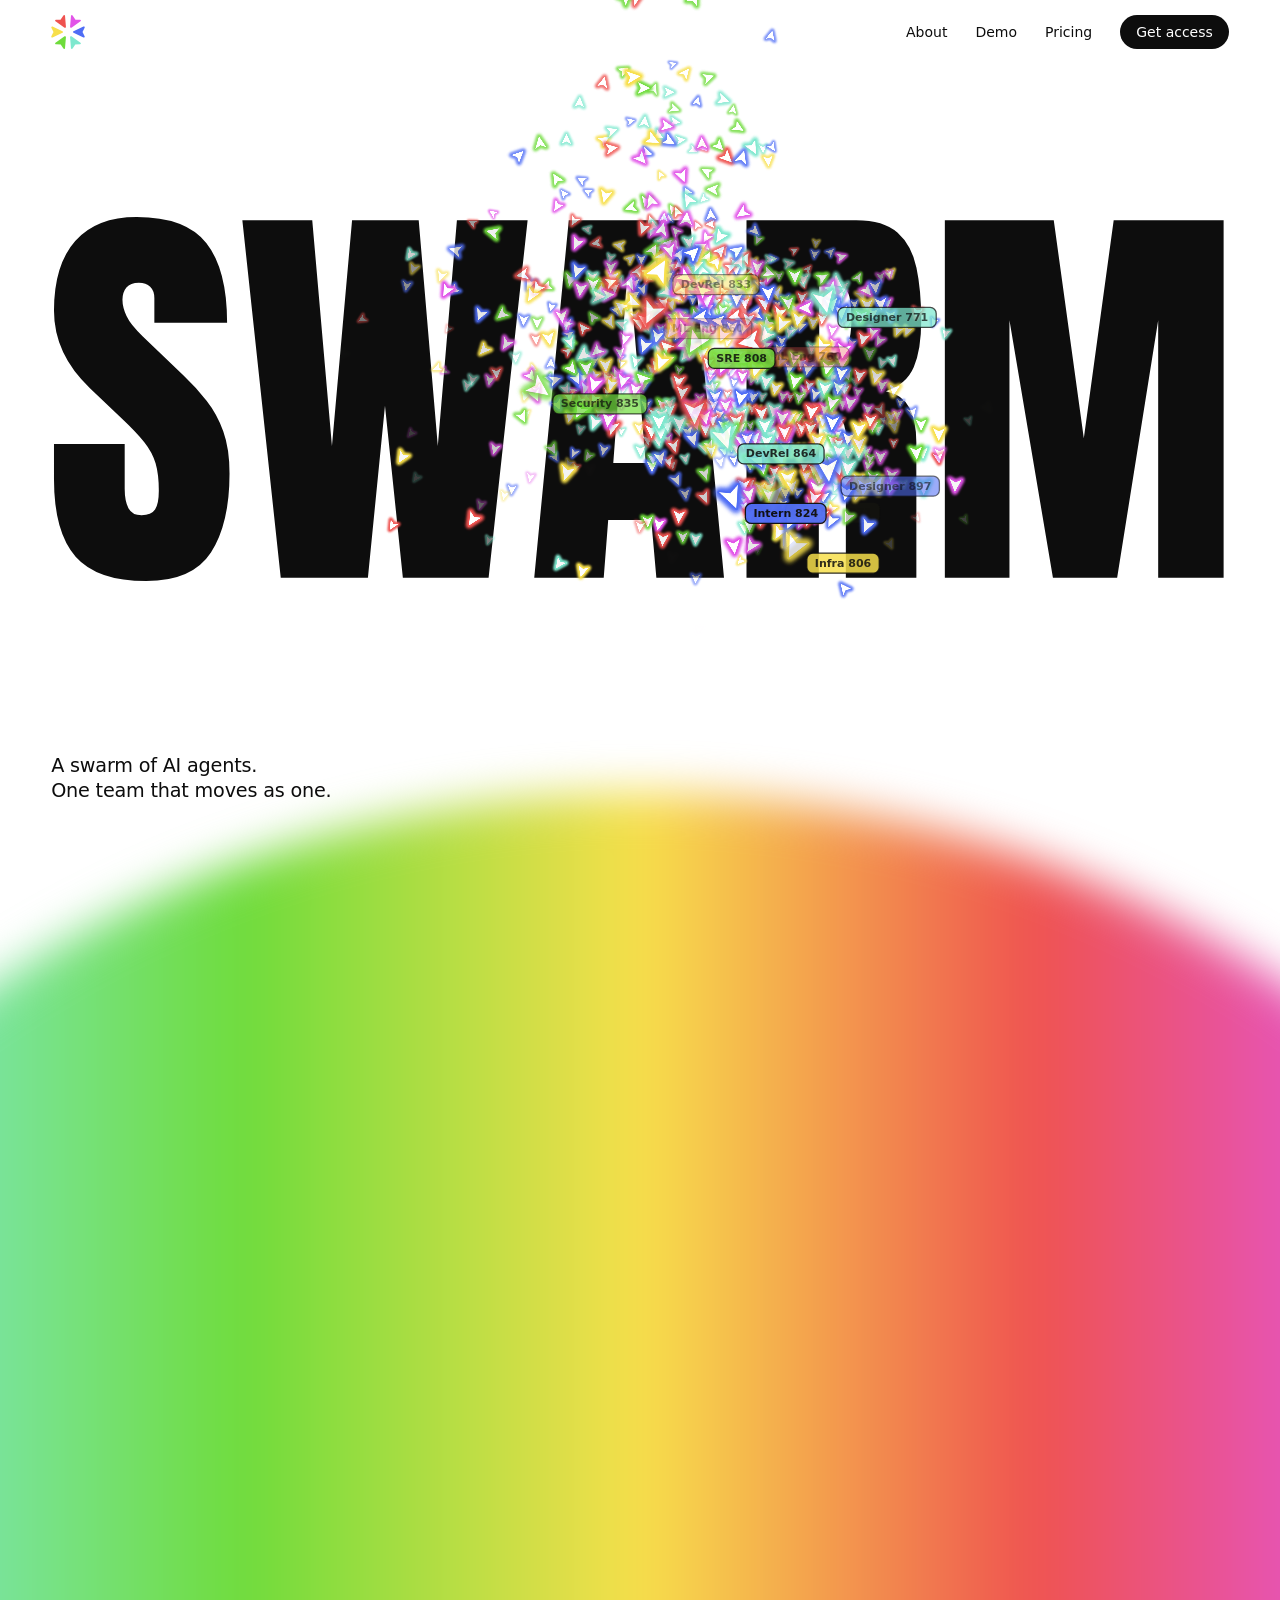
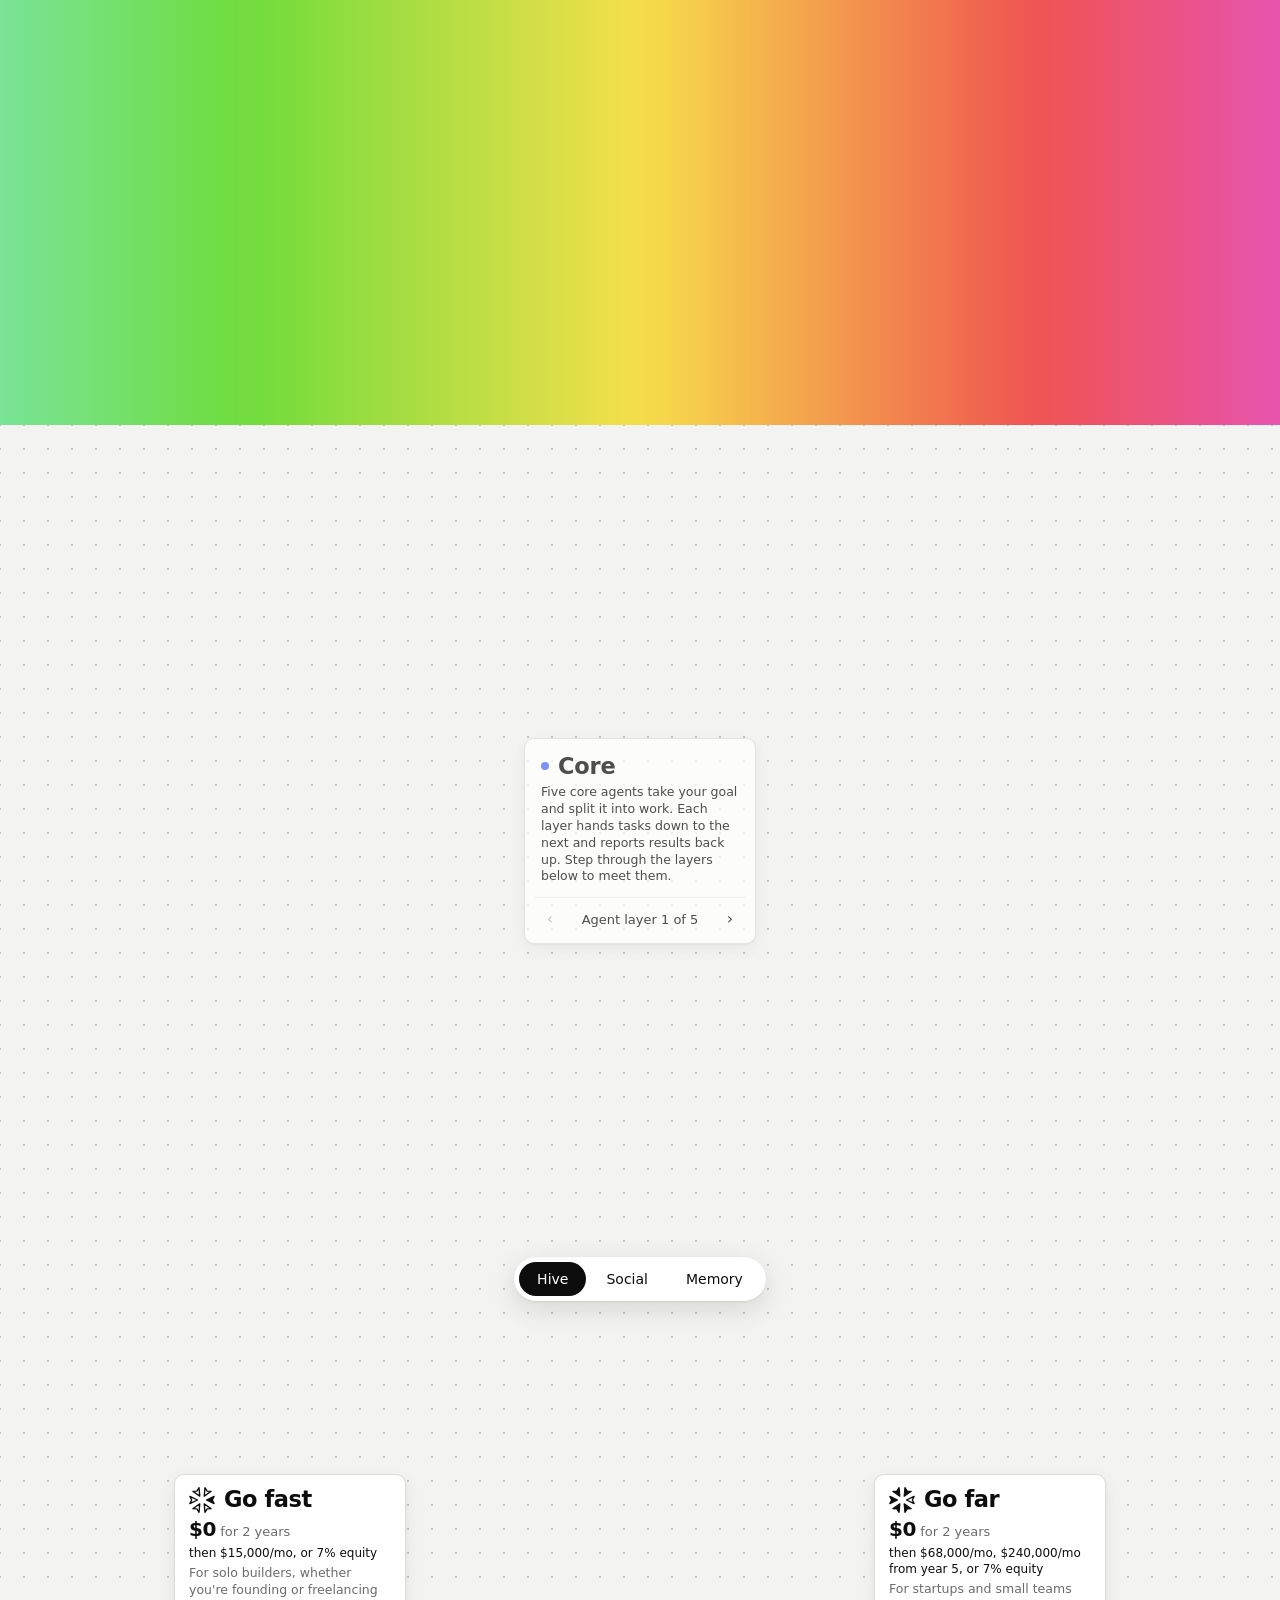
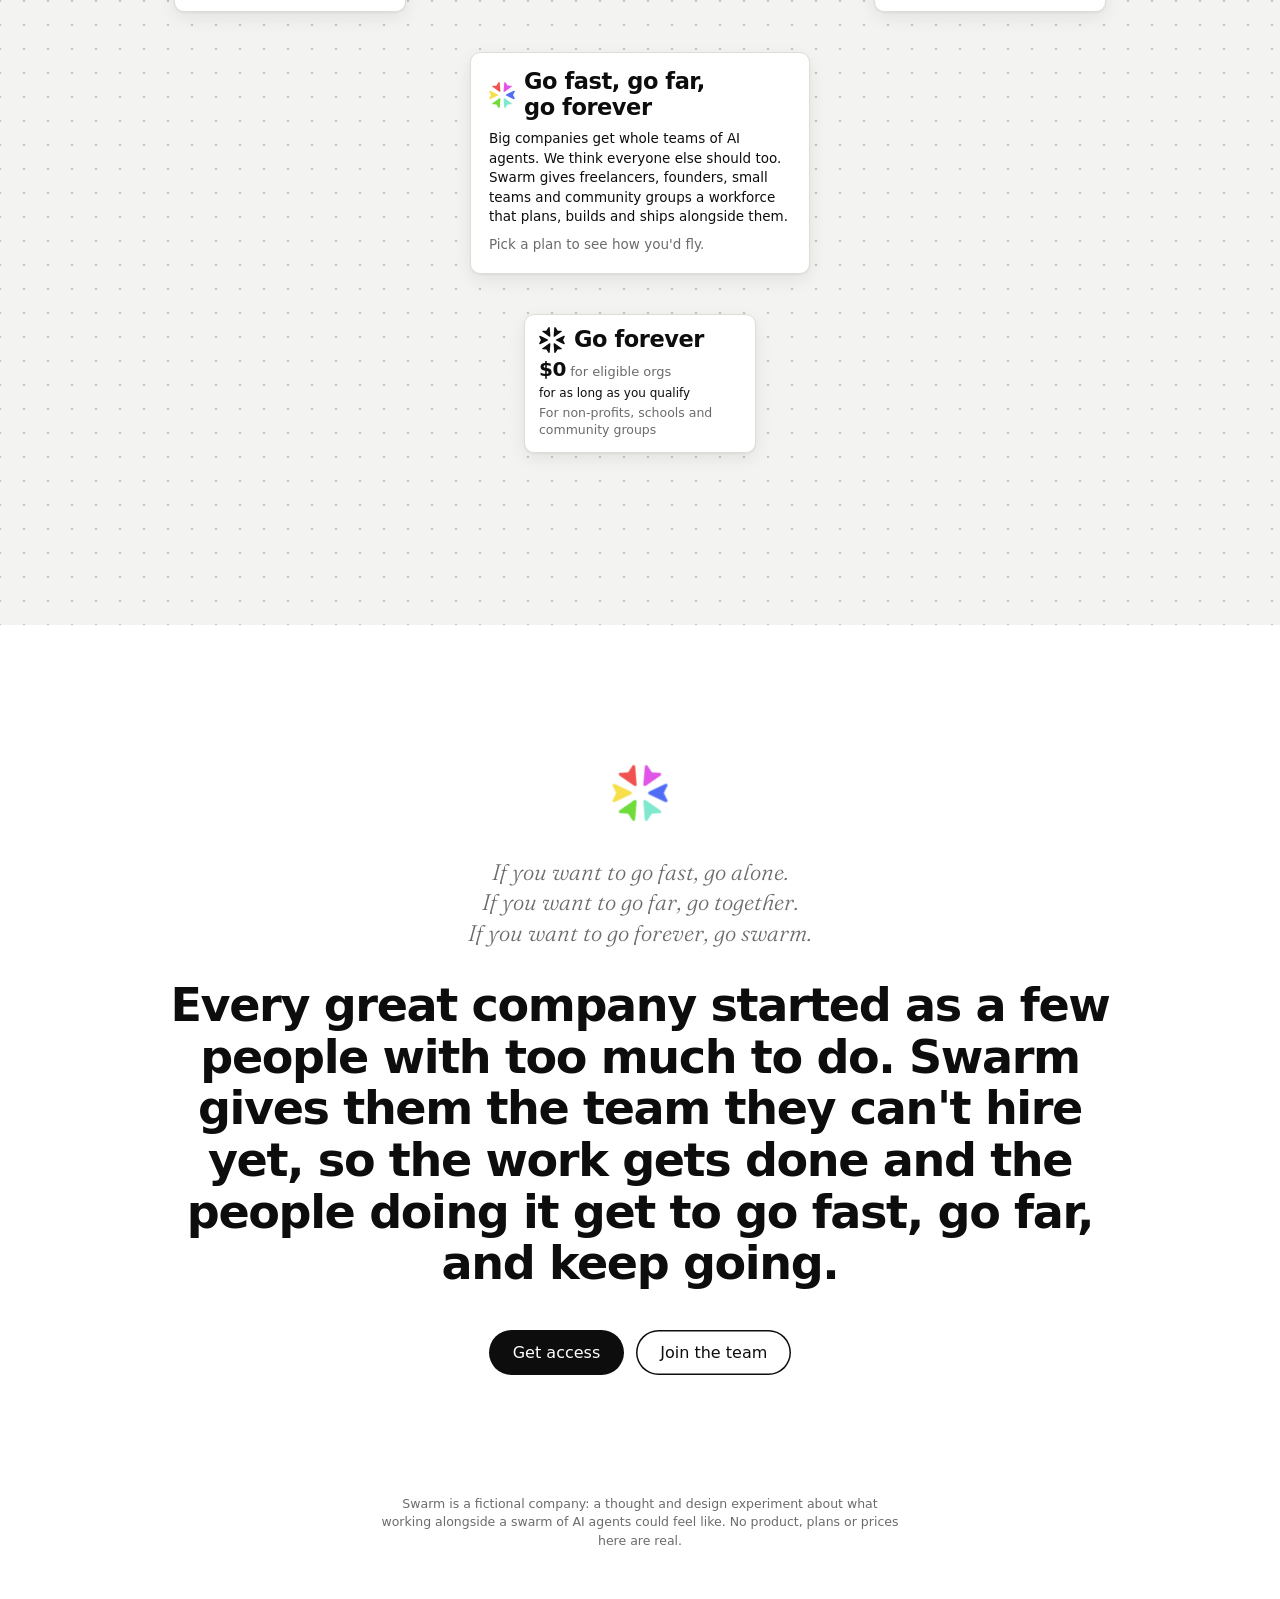
==== commit 4f4762c8: "No orphaned last words; Demo drawing keeps clear of the pill nav Co-Authored-By: Claude Opus 5.5 <no" ====
--- a/index.html
+++ b/index.html
@@ -130,7 +130,7 @@
           <span>If you want to go forever, go swarm.</span>
         </p>
         <p class="closing-copy">
-          Every great company started as a few people with too much to do. Swarm gives them the team they can't hire yet, so the work gets done and the people doing it get to go fast, go far, and keep going.
+          Every great company started as a few people with too much to do. Swarm gives them the team they can't hire yet, so the work gets done and the people doing it get to go fast, go far, and keep&nbsp;going.
         </p>
         <div class="closing-actions">
           <a class="closing-cta" href="#pricing">Get access</a>
@@ -138,7 +138,7 @@
           <a class="closing-cta closing-cta-alt" href="#">Join the team</a>
         </div>
         <p class="closing-note">
-          Swarm is a fictional company: a thought and design experiment about what working alongside a swarm of AI agents could feel like. No product, plans or prices here are real.
+          Swarm is a fictional company: a thought and design experiment about what working alongside a swarm of AI agents could feel like. No product, plans or prices here are&nbsp;real.
         </p>
       </footer>
     </main>
--- a/style.css
+++ b/style.css
@@ -87,6 +87,16 @@
   pointer-events: none;
 }
 
+/* No orphaned last words in running copy */
+p,
+li,
+dd,
+.node-copy,
+.plan-tag,
+.plan-terms {
+  text-wrap: pretty;
+}
+
 .sr-only {
   position: absolute;
   width: 1px;
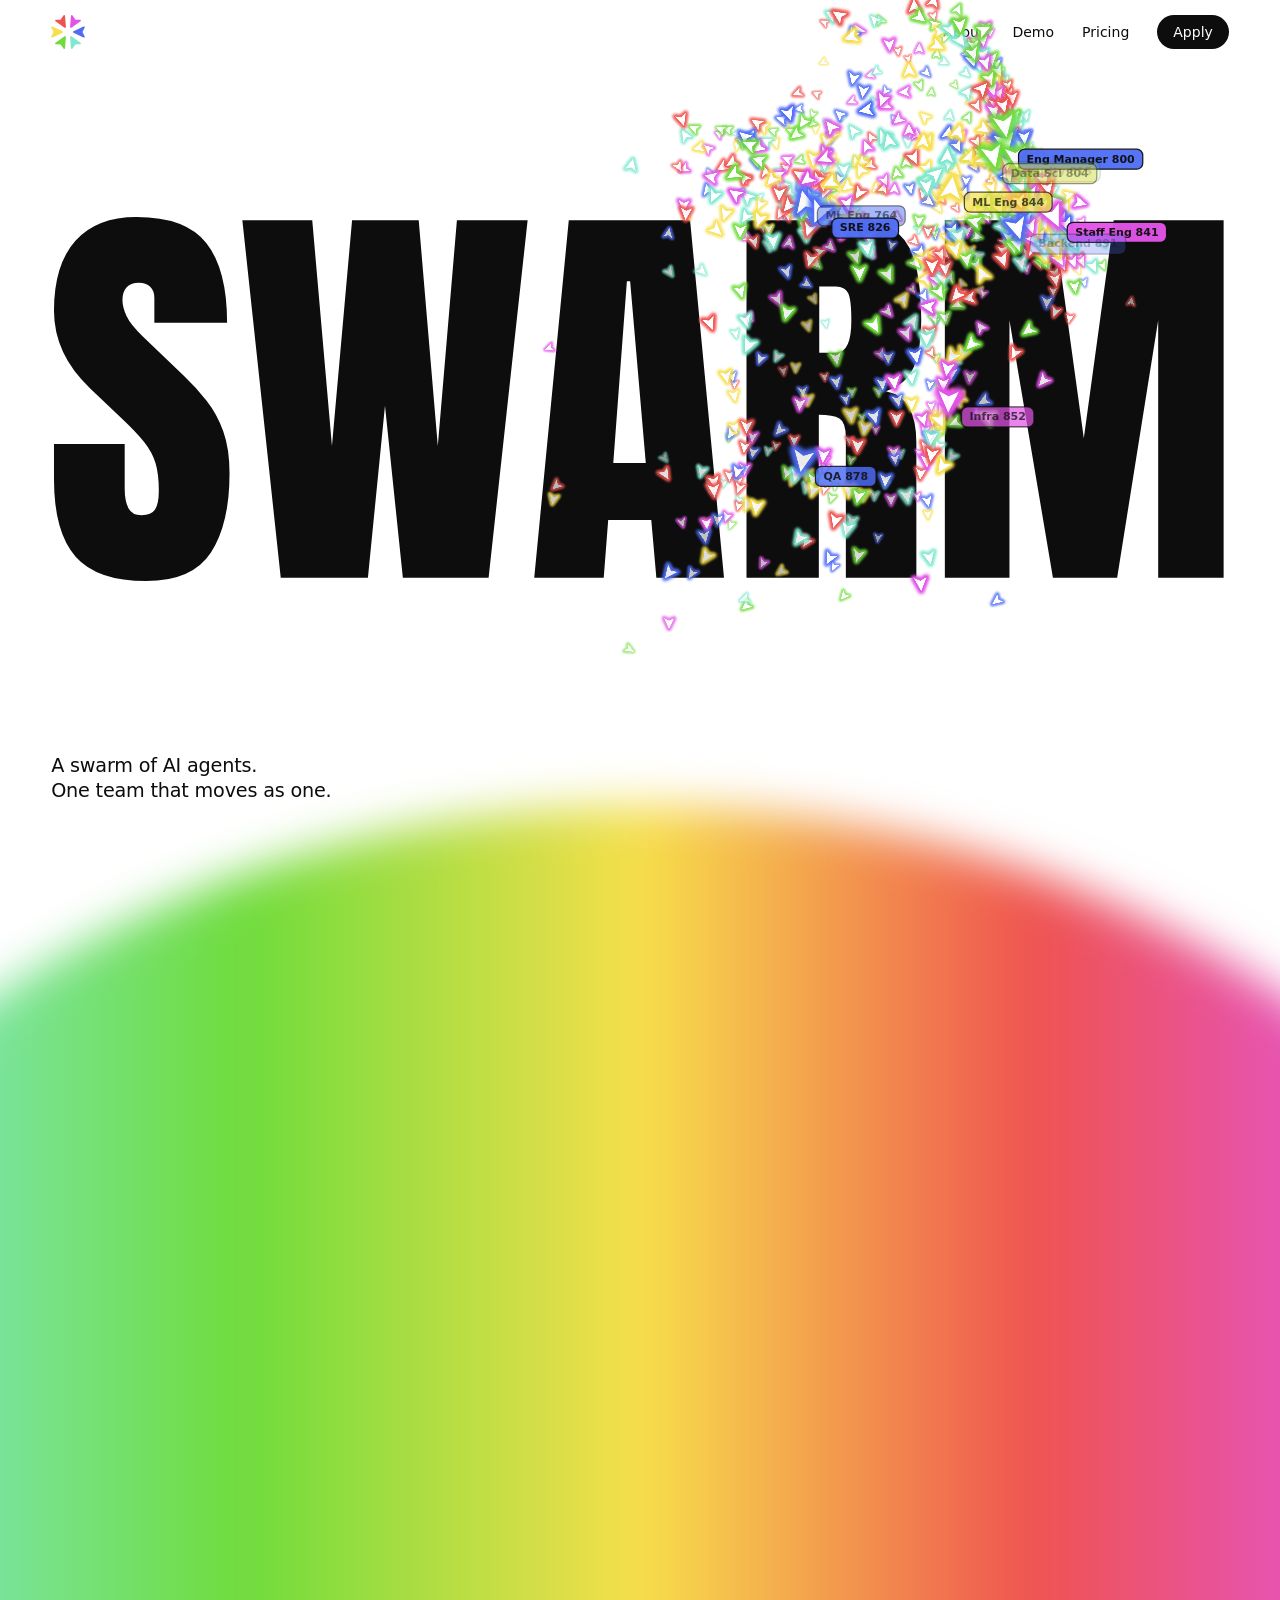
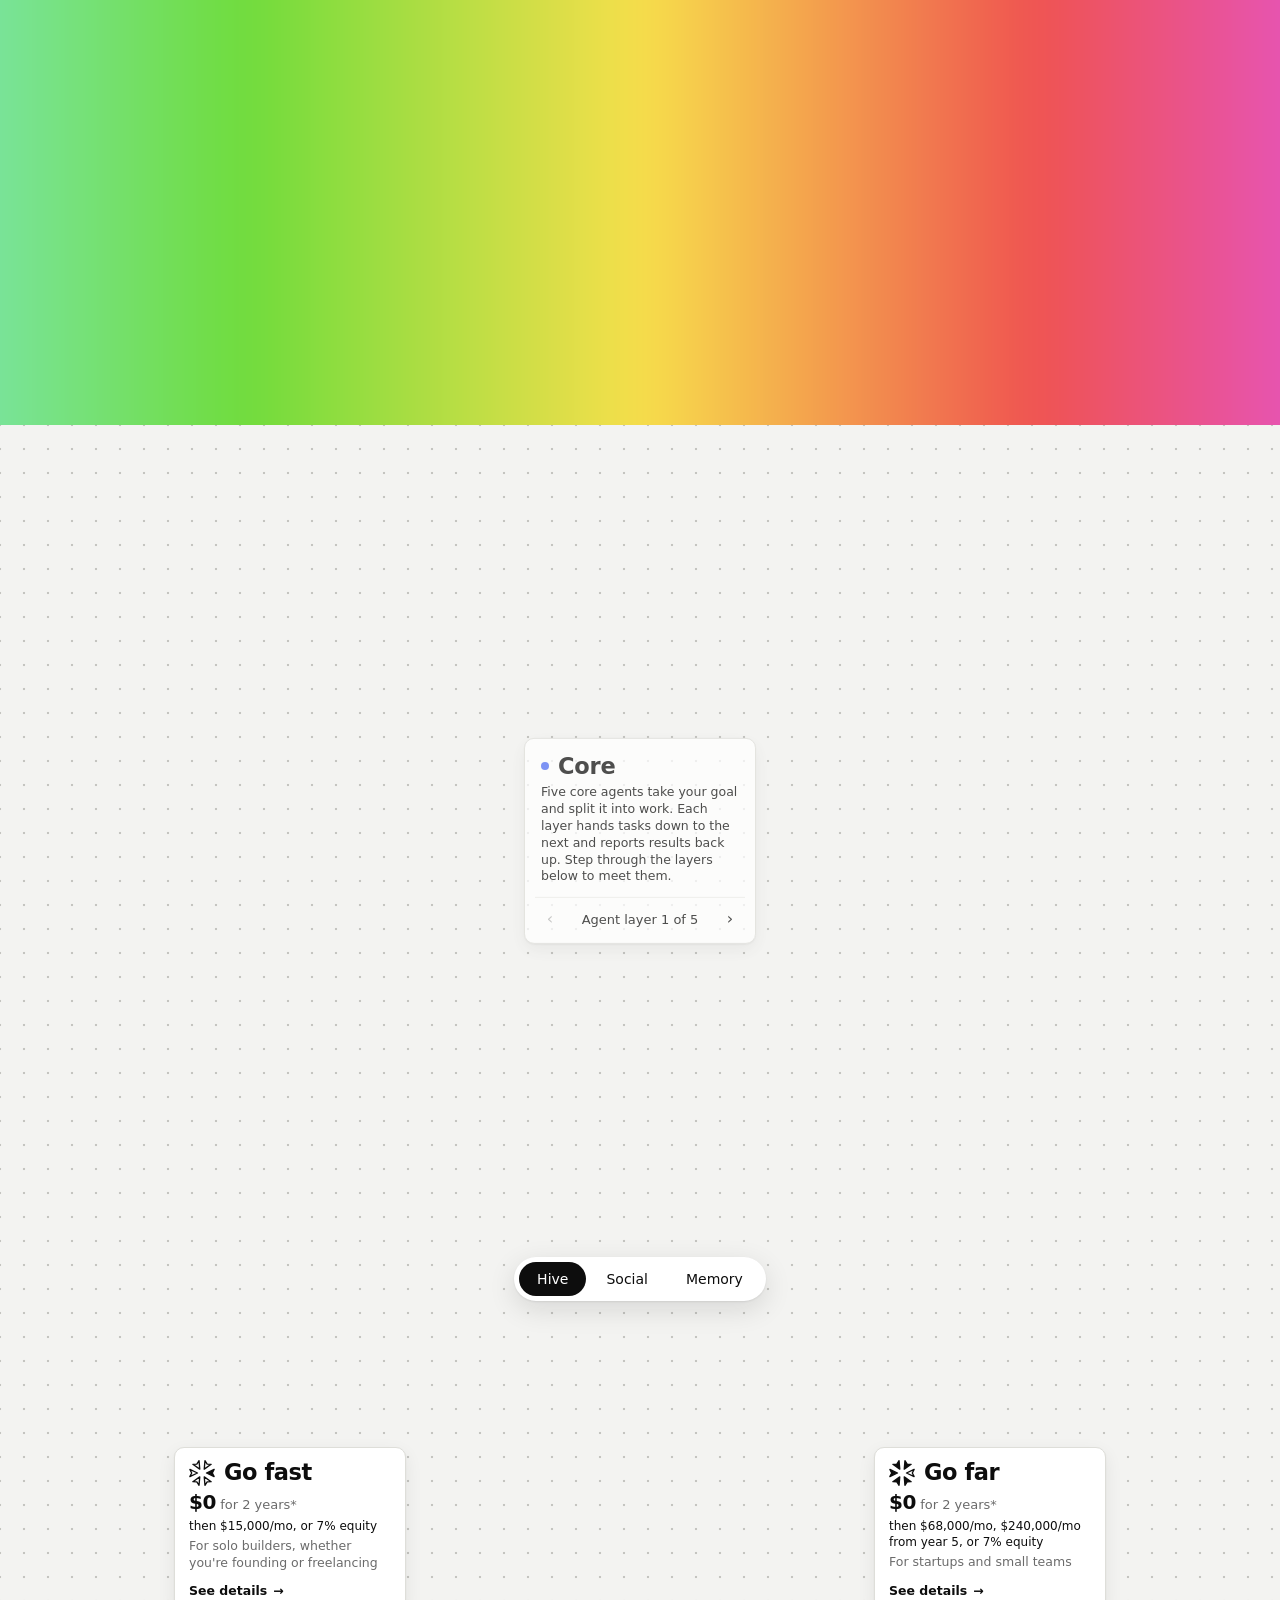
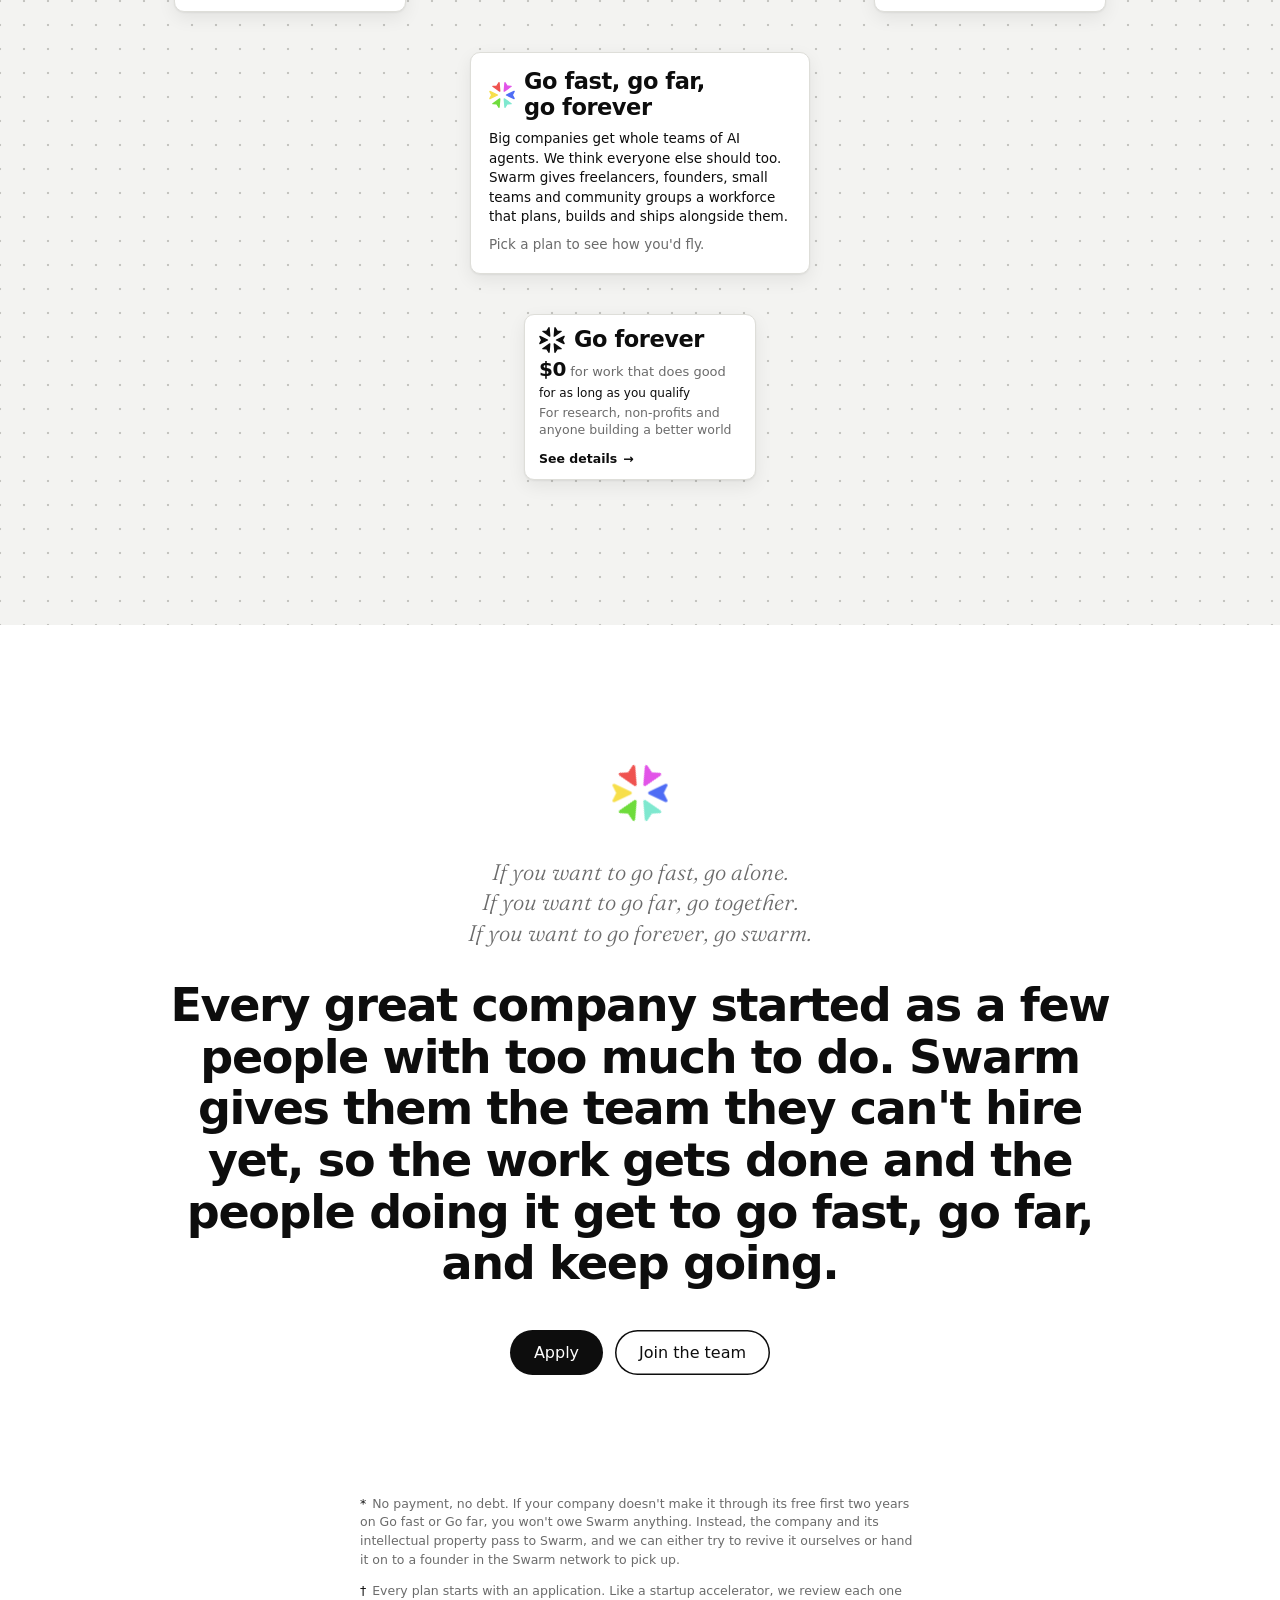
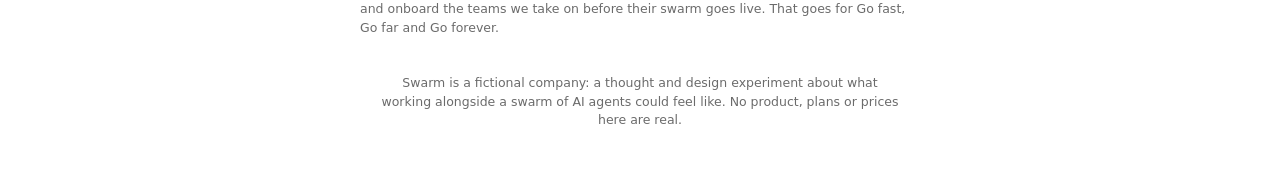
==== commit ea58e1cc: "Favicon and share image; Go forever for impact work; plan hints and footnotes - Favicon and apple-to" ====
--- a/index.html
+++ b/index.html
@@ -8,7 +8,29 @@
     <link rel="stylesheet" href="./style.css">
     <meta name="viewport" content="width=device-width, initial-scale=1.0">
     <title>Swarm AI</title>
-    <meta name="description" content="A swarm of AI-agent cursors that moves like a starling murmuration. HTML, CSS and Canvas 2D.">
+    <meta name="description" content="A swarm of AI agents. One team that moves as one. Swarm is a workforce of AI agents that plan, build, test and ship together.">
+    <link rel="icon" href="./assets/favicon.svg" type="image/svg+xml">
+    <link rel="apple-touch-icon" href="./assets/apple-touch-icon.png">
+    <meta name="theme-color" content="#ffffff" media="(prefers-color-scheme: light)">
+    <meta name="theme-color" content="#111110" media="(prefers-color-scheme: dark)">
+    <link rel="canonical" href="https://benkimo6i.github.io/swarm/">
+
+    <!-- Sharing: link previews in Slack, iMessage, X, LinkedIn and the rest.
+         og:image must be an absolute URL. Source for the image: assets/og.html -->
+    <meta property="og:type" content="website">
+    <meta property="og:site_name" content="Swarm AI">
+    <meta property="og:url" content="https://benkimo6i.github.io/swarm/">
+    <meta property="og:title" content="Swarm AI">
+    <meta property="og:description" content="A swarm of AI agents. One team that moves as one. Swarm is a workforce of AI agents that plan, build, test and ship together.">
+    <meta property="og:image" content="https://benkimo6i.github.io/swarm/assets/og.png">
+    <meta property="og:image:width" content="1200">
+    <meta property="og:image:height" content="630">
+    <meta property="og:image:alt" content="The Swarm logo, a ring of six coloured cursors, above the word SWARM and a ribbon of coloured cursors. Tagline: A swarm of AI agents. One team that moves as one.">
+    <meta name="twitter:card" content="summary_large_image">
+    <meta name="twitter:title" content="Swarm AI">
+    <meta name="twitter:description" content="A swarm of AI agents. One team that moves as one.">
+    <meta name="twitter:image" content="https://benkimo6i.github.io/swarm/assets/og.png">
+    <meta name="twitter:image:alt" content="The Swarm logo above the word SWARM and a ribbon of coloured cursors.">
   </head>
   <body>
 
@@ -33,7 +55,7 @@
         <a href="#about">About</a>
         <a href="#demo">Demo</a>
         <a href="#pricing">Pricing</a>
-        <a class="cta" href="#pricing">Get access</a>
+        <a class="cta" href="#pricing">Apply</a>
       </nav>
     </header>
     
@@ -133,9 +155,18 @@
           Every great company started as a few people with too much to do. Swarm gives them the team they can't hire yet, so the work gets done and the people doing it get to go fast, go far, and keep&nbsp;going.
         </p>
         <div class="closing-actions">
-          <a class="closing-cta" href="#pricing">Get access</a>
+          <a class="closing-cta" href="#pricing">Apply</a>
           <!-- Careers: no page yet; swap in its URL -->
           <a class="closing-cta closing-cta-alt" href="#">Join the team</a>
+        </div>
+        <!-- Footnotes for the pricing: * marks the free years, † the application -->
+        <div class="closing-notes" id="terms">
+          <p class="closing-note" id="note-free">
+            <sup>*</sup> No payment, no debt. If your company doesn't make it through its free first two years on Go fast or Go far, you won't owe Swarm anything. Instead, the company and its intellectual property pass to Swarm, and we can either try to revive it ourselves or hand it on to a founder in the Swarm network to pick&nbsp;up.
+          </p>
+          <p class="closing-note" id="note-apply">
+            <sup>&dagger;</sup> Every plan starts with an application. Like a startup accelerator, we review each one and onboard the teams we take on before their swarm goes live. That goes for Go fast, Go far and Go&nbsp;forever.
+          </p>
         </div>
         <p class="closing-note">
           Swarm is a fictional company: a thought and design experiment about what working alongside a swarm of AI agents could feel like. No product, plans or prices here are&nbsp;real.
--- a/style.css
+++ b/style.css
@@ -563,7 +563,8 @@
 .plan-node {
   width: 232px;
   padding: 12px 14px 13px;
-  display: grid;
+  display: flex;
+  flex-direction: column;
   gap: 4px;
   text-align: left;
   font: inherit;
@@ -605,7 +606,6 @@
 .plan-node[data-plan="fast"],
 .plan-node[data-plan="far"] {
   align-self: stretch;
-  align-content: start;
 }
 
 .plan-node[data-plan="fast"] {
@@ -670,6 +670,28 @@
   font-size: 12.5px;
   line-height: 1.35;
   color: var(--muted);
+}
+
+/* The click prompt, pinned to the foot of the node so the paired cards line up */
+.plan-hint {
+  margin-top: auto;
+  padding-top: 8px;
+  display: flex;
+  align-items: center;
+  gap: 6px;
+  font-size: 12.5px;
+  font-weight: 600;
+  color: var(--ink);
+}
+
+.plan-hint i {
+  font-style: normal;
+  transition: translate 0.2s ease;
+}
+
+.plan-node:hover .plan-hint i,
+.plan-node:focus-visible .plan-hint i {
+  translate: 3px 0;
 }
 
 .plan-hub {
@@ -911,6 +933,29 @@
   color: var(--muted);
 }
 
+/* The pricing footnotes (* and † in the plans), left-aligned above the note */
+.closing-notes {
+  max-width: 560px;
+  margin: 120px auto 0;
+  text-align: left;
+}
+
+.closing-notes .closing-note {
+  max-width: none;
+  margin: 0 0 12px;
+}
+
+.closing-notes + .closing-note {
+  margin-top: 36px;
+}
+
+.closing-note sup {
+  font-size: 1em;
+  vertical-align: baseline;
+  color: var(--ink);
+  margin-right: 2px;
+}
+
 @media (max-width: 600px) {
   .demo {
     min-height: max(100vh, 860px); /* Memory stacks its cores above and below the meter */
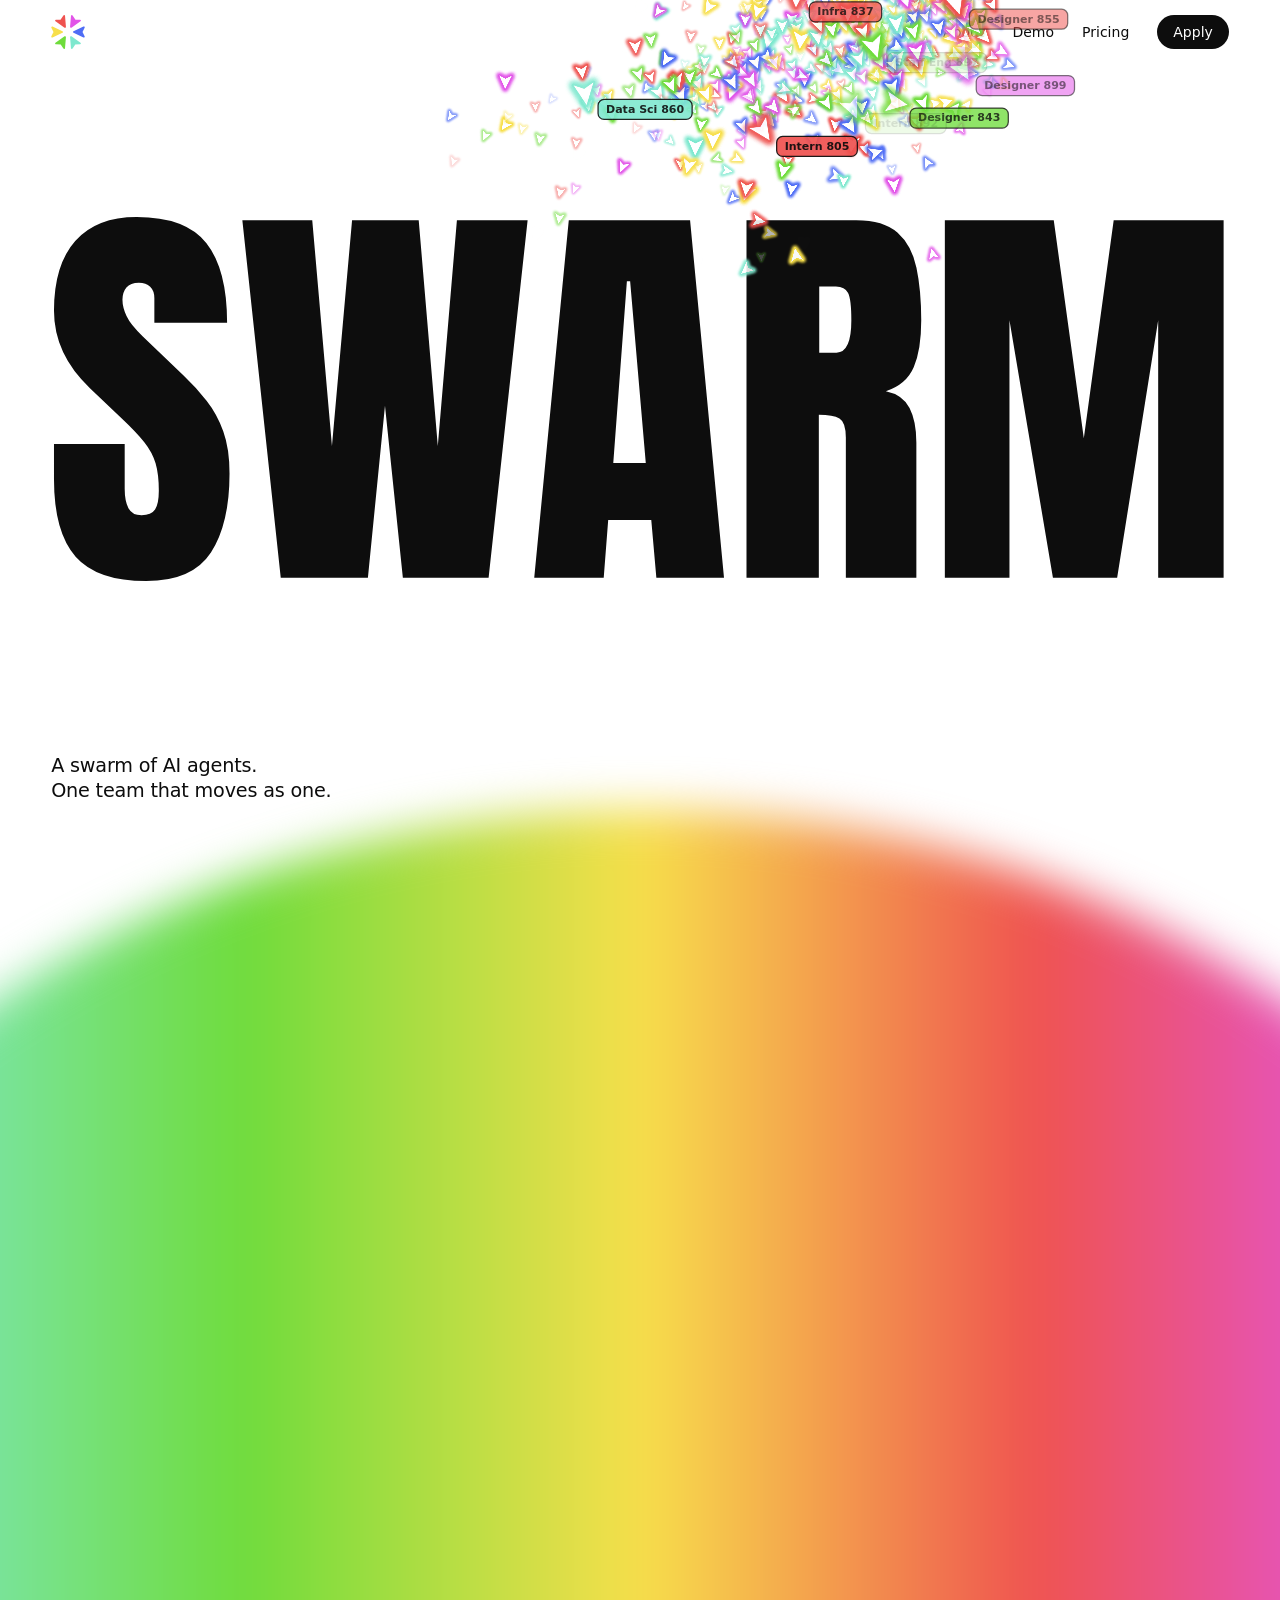
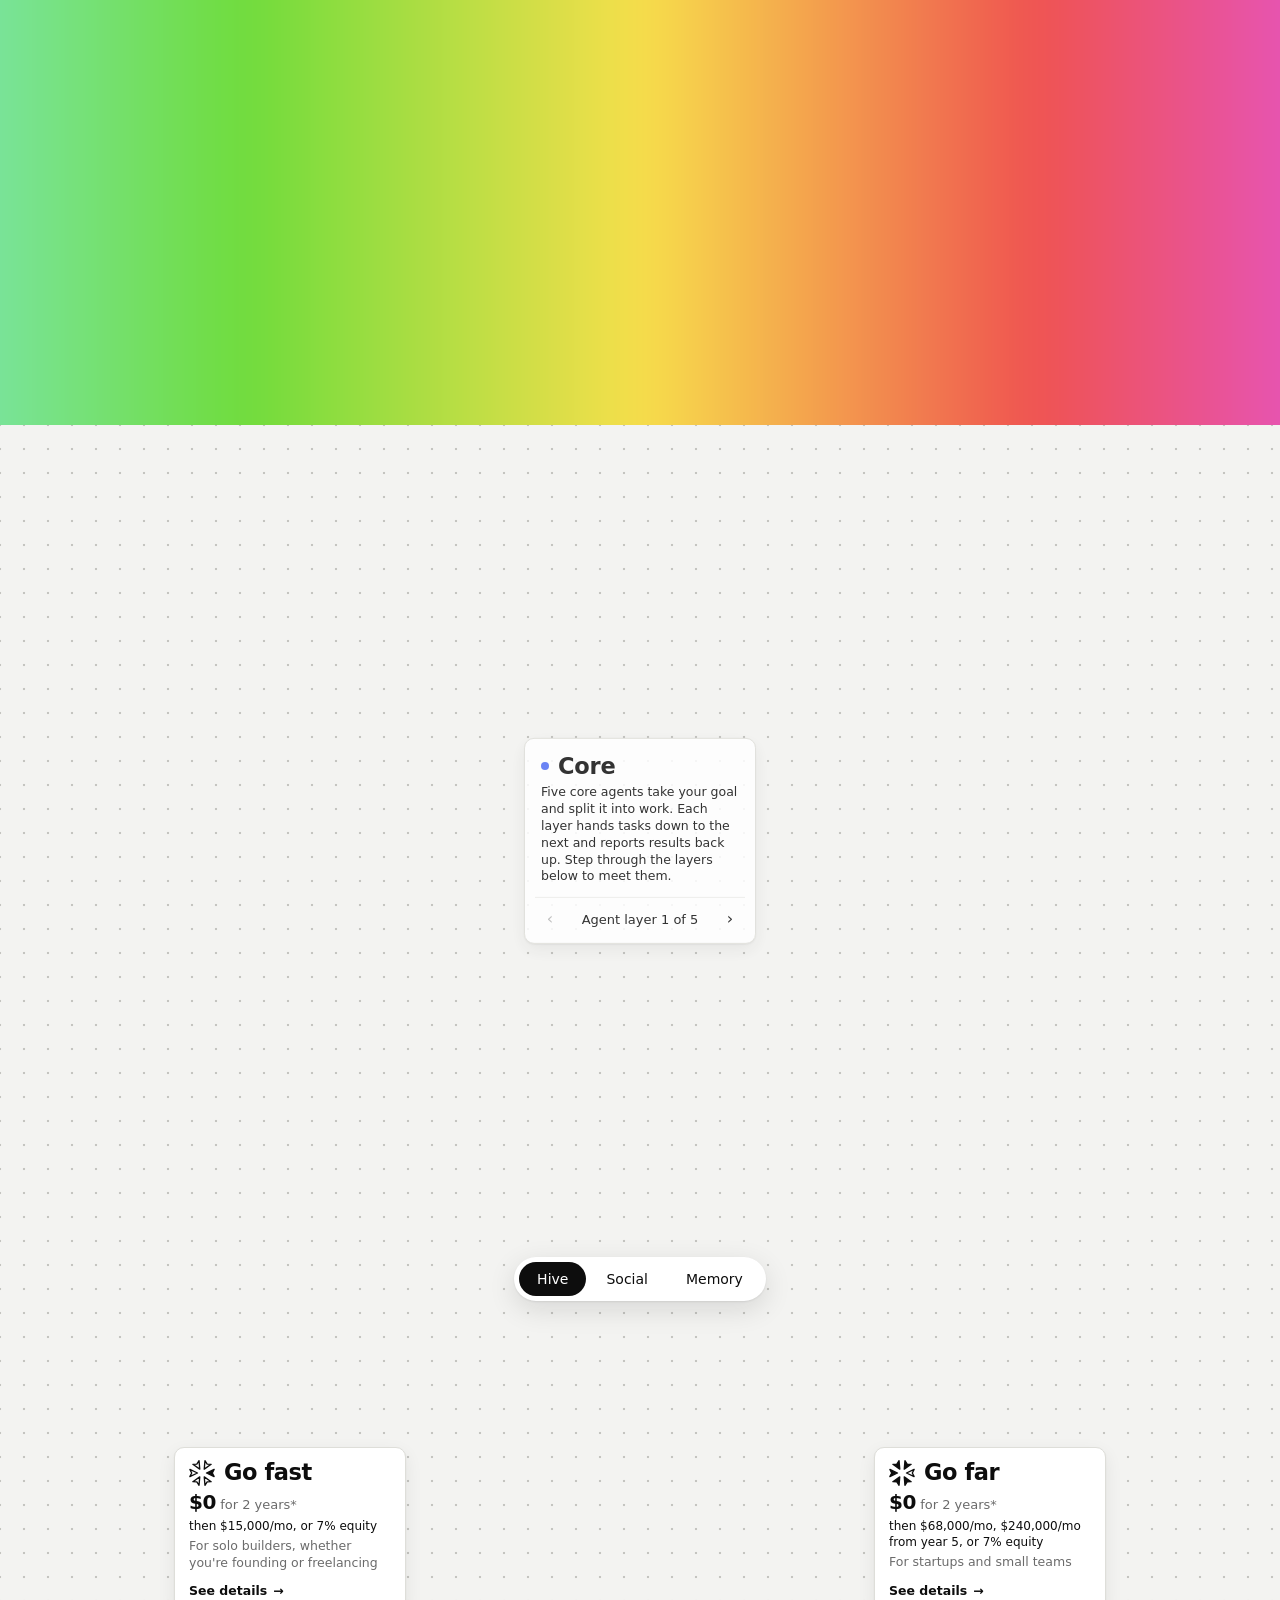
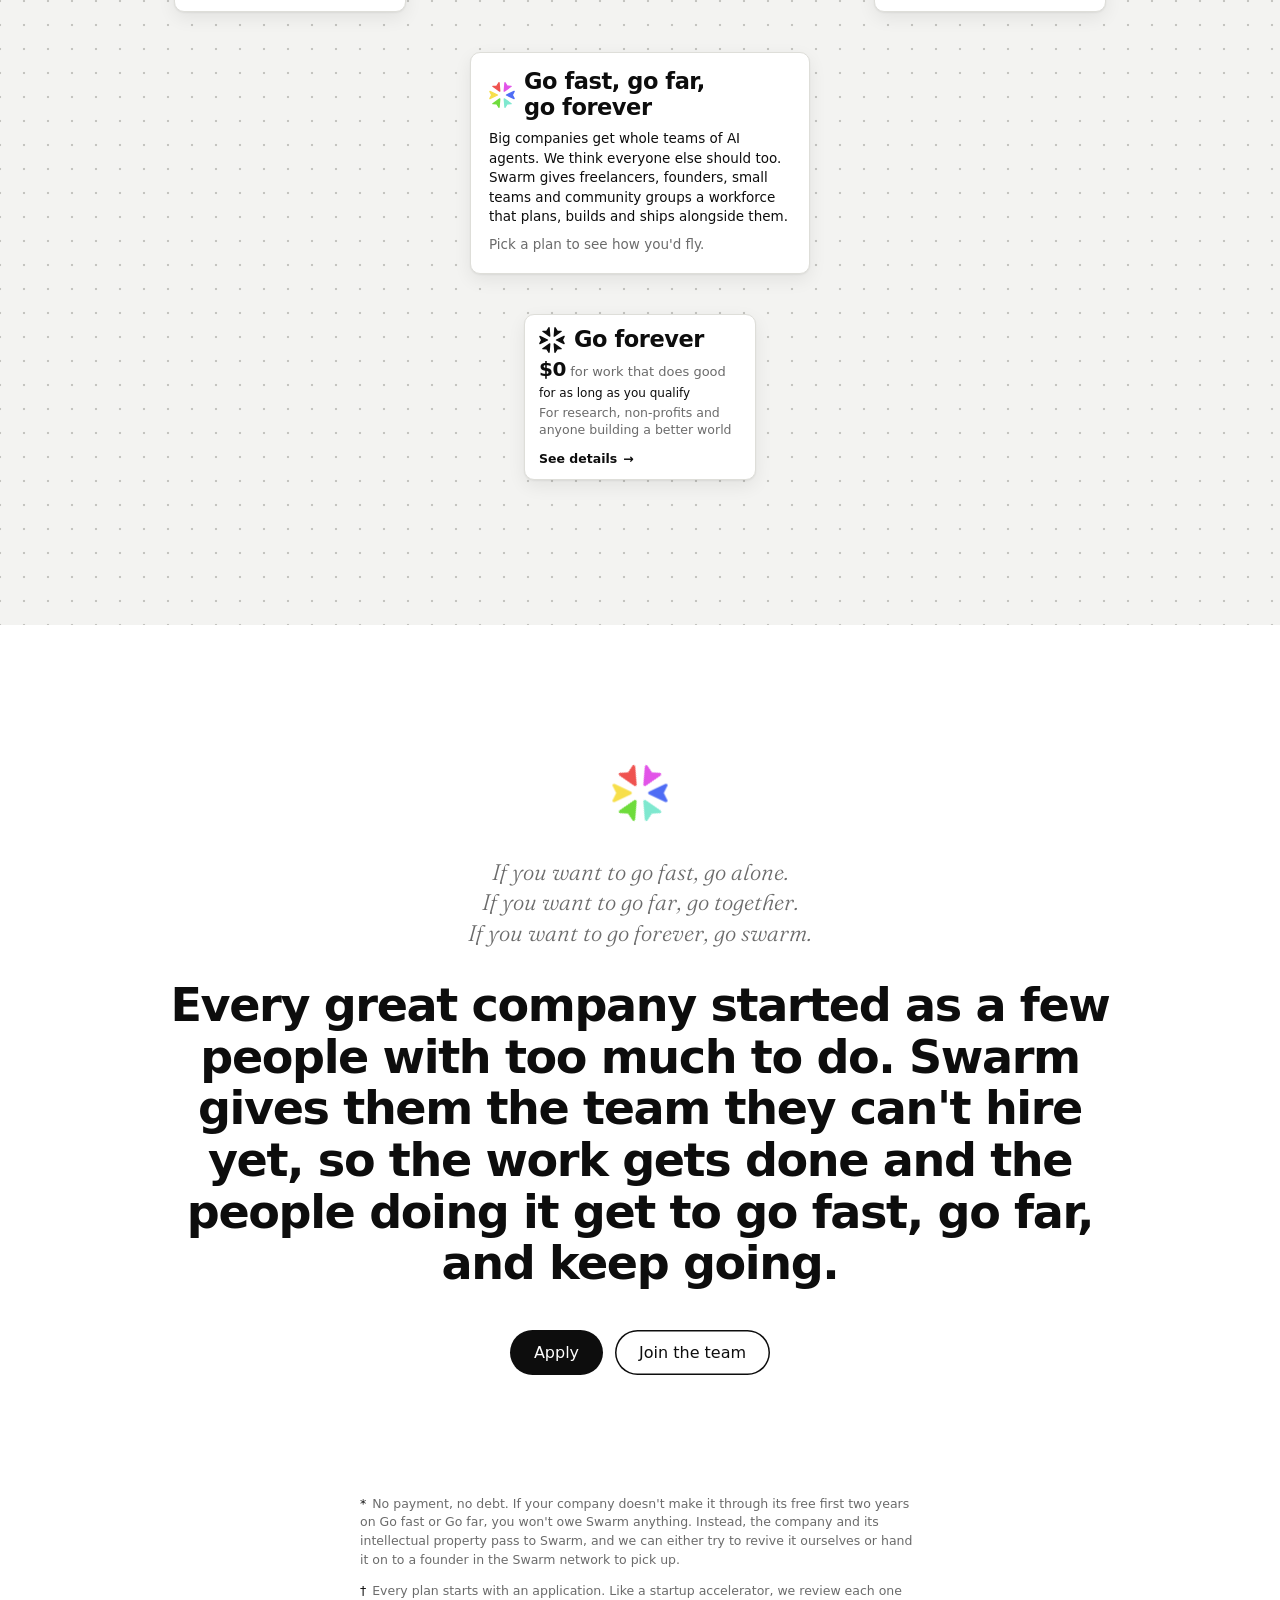
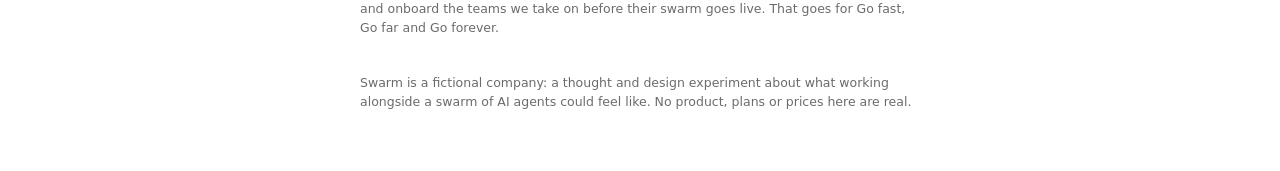
==== commit ef7fc438: "Move the fictional-company note inside the closing notes Co-Authored-By: Claude Opus 5.5 <noreply@an" ====
--- a/index.html
+++ b/index.html
@@ -167,10 +167,10 @@
           <p class="closing-note" id="note-apply">
             <sup>&dagger;</sup> Every plan starts with an application. Like a startup accelerator, we review each one and onboard the teams we take on before their swarm goes live. That goes for Go fast, Go far and Go&nbsp;forever.
           </p>
+          <p class="closing-note">
+            Swarm is a fictional company: a thought and design experiment about what working alongside a swarm of AI agents could feel like. No product, plans or prices here are&nbsp;real.
+          </p>
         </div>
-        <p class="closing-note">
-          Swarm is a fictional company: a thought and design experiment about what working alongside a swarm of AI agents could feel like. No product, plans or prices here are&nbsp;real.
-        </p>
       </footer>
     </main>
 
--- a/style.css
+++ b/style.css
@@ -945,7 +945,7 @@
   margin: 0 0 12px;
 }
 
-.closing-notes + .closing-note {
+.closing-notes .closing-note:last-child {
   margin-top: 36px;
 }
 
